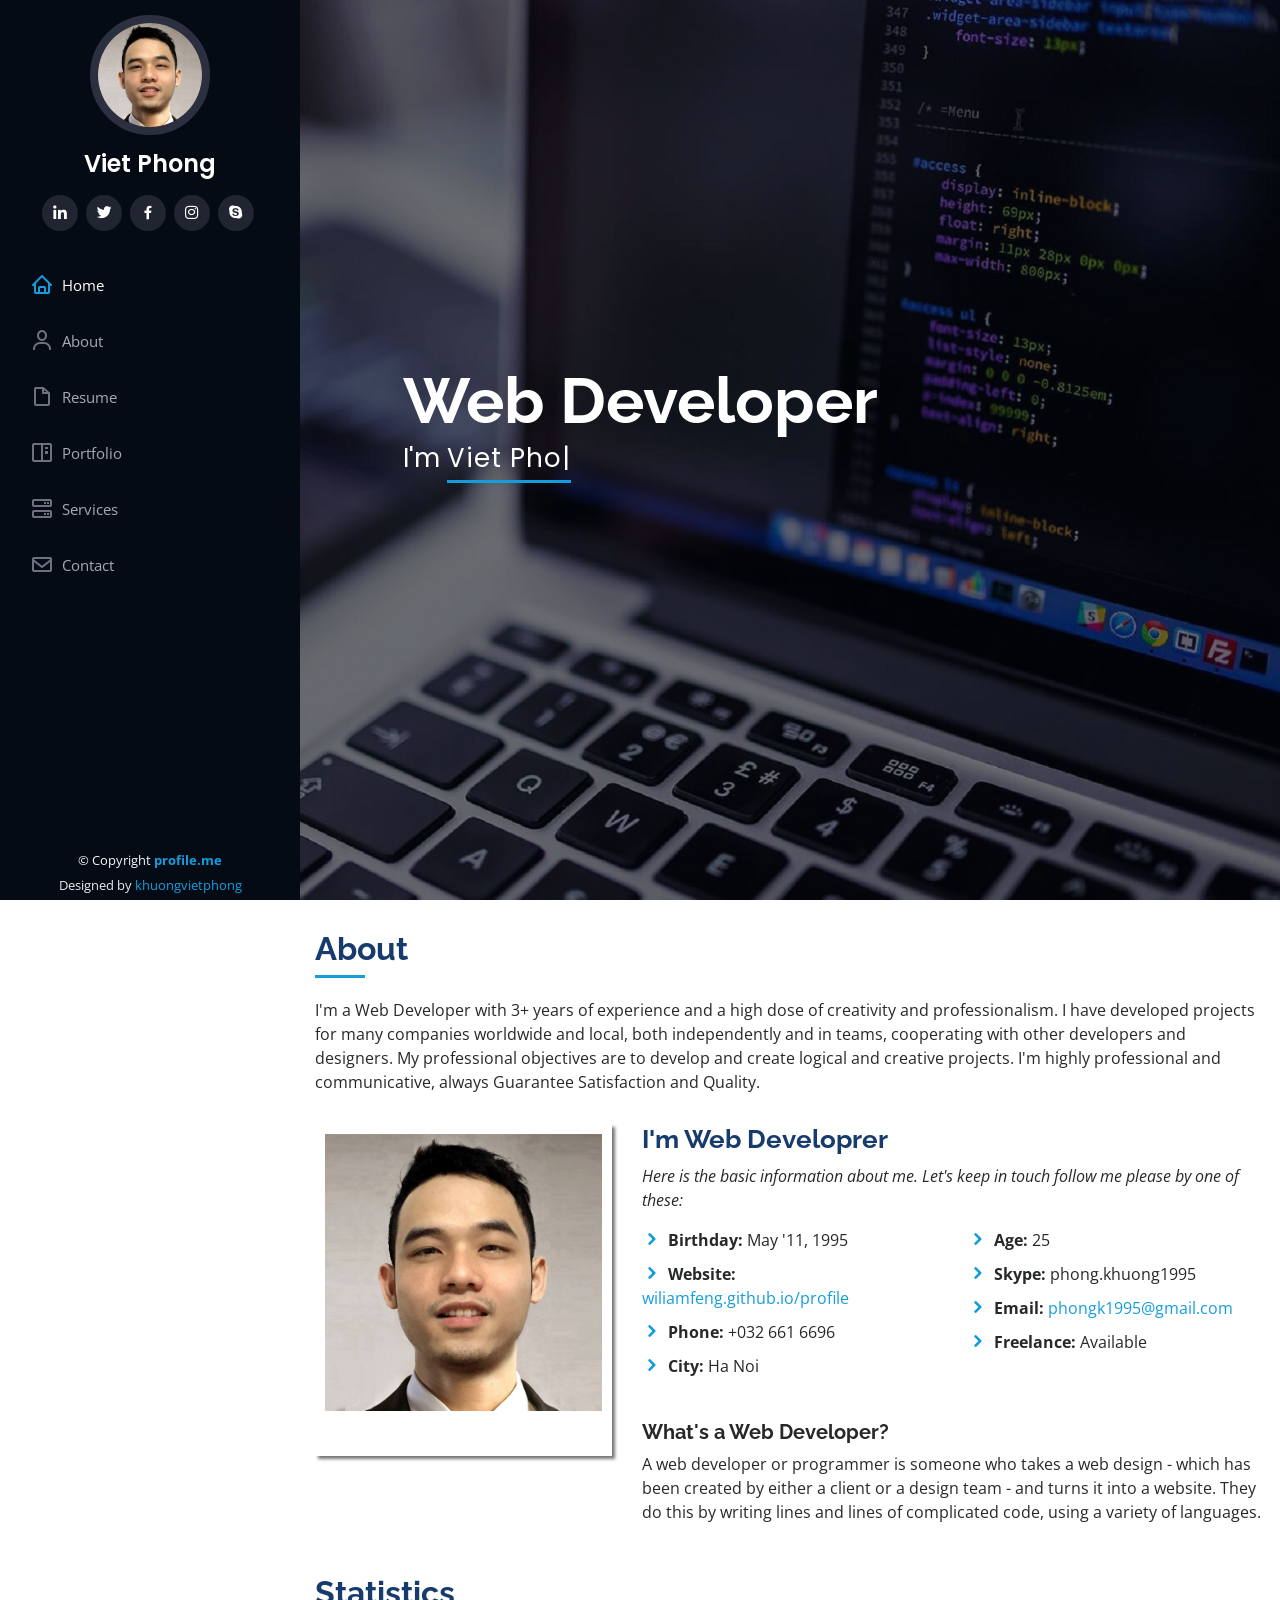
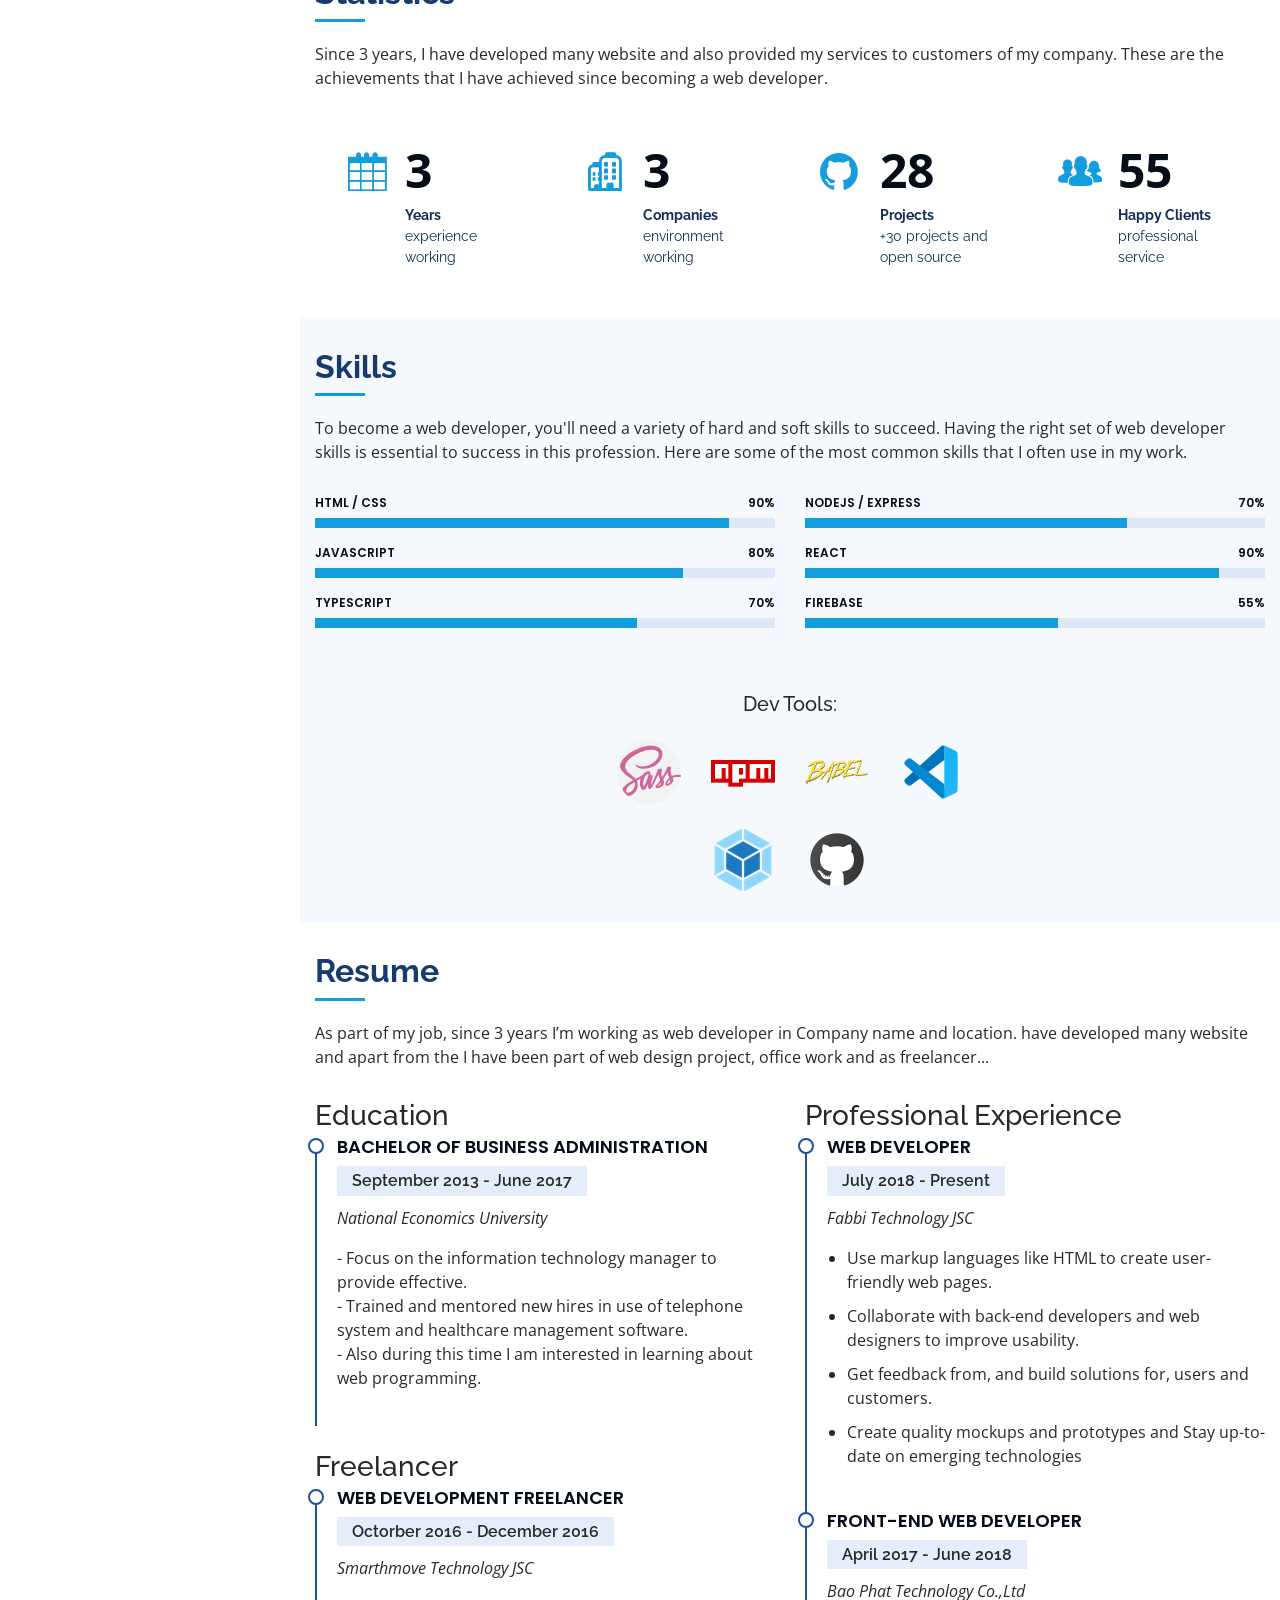
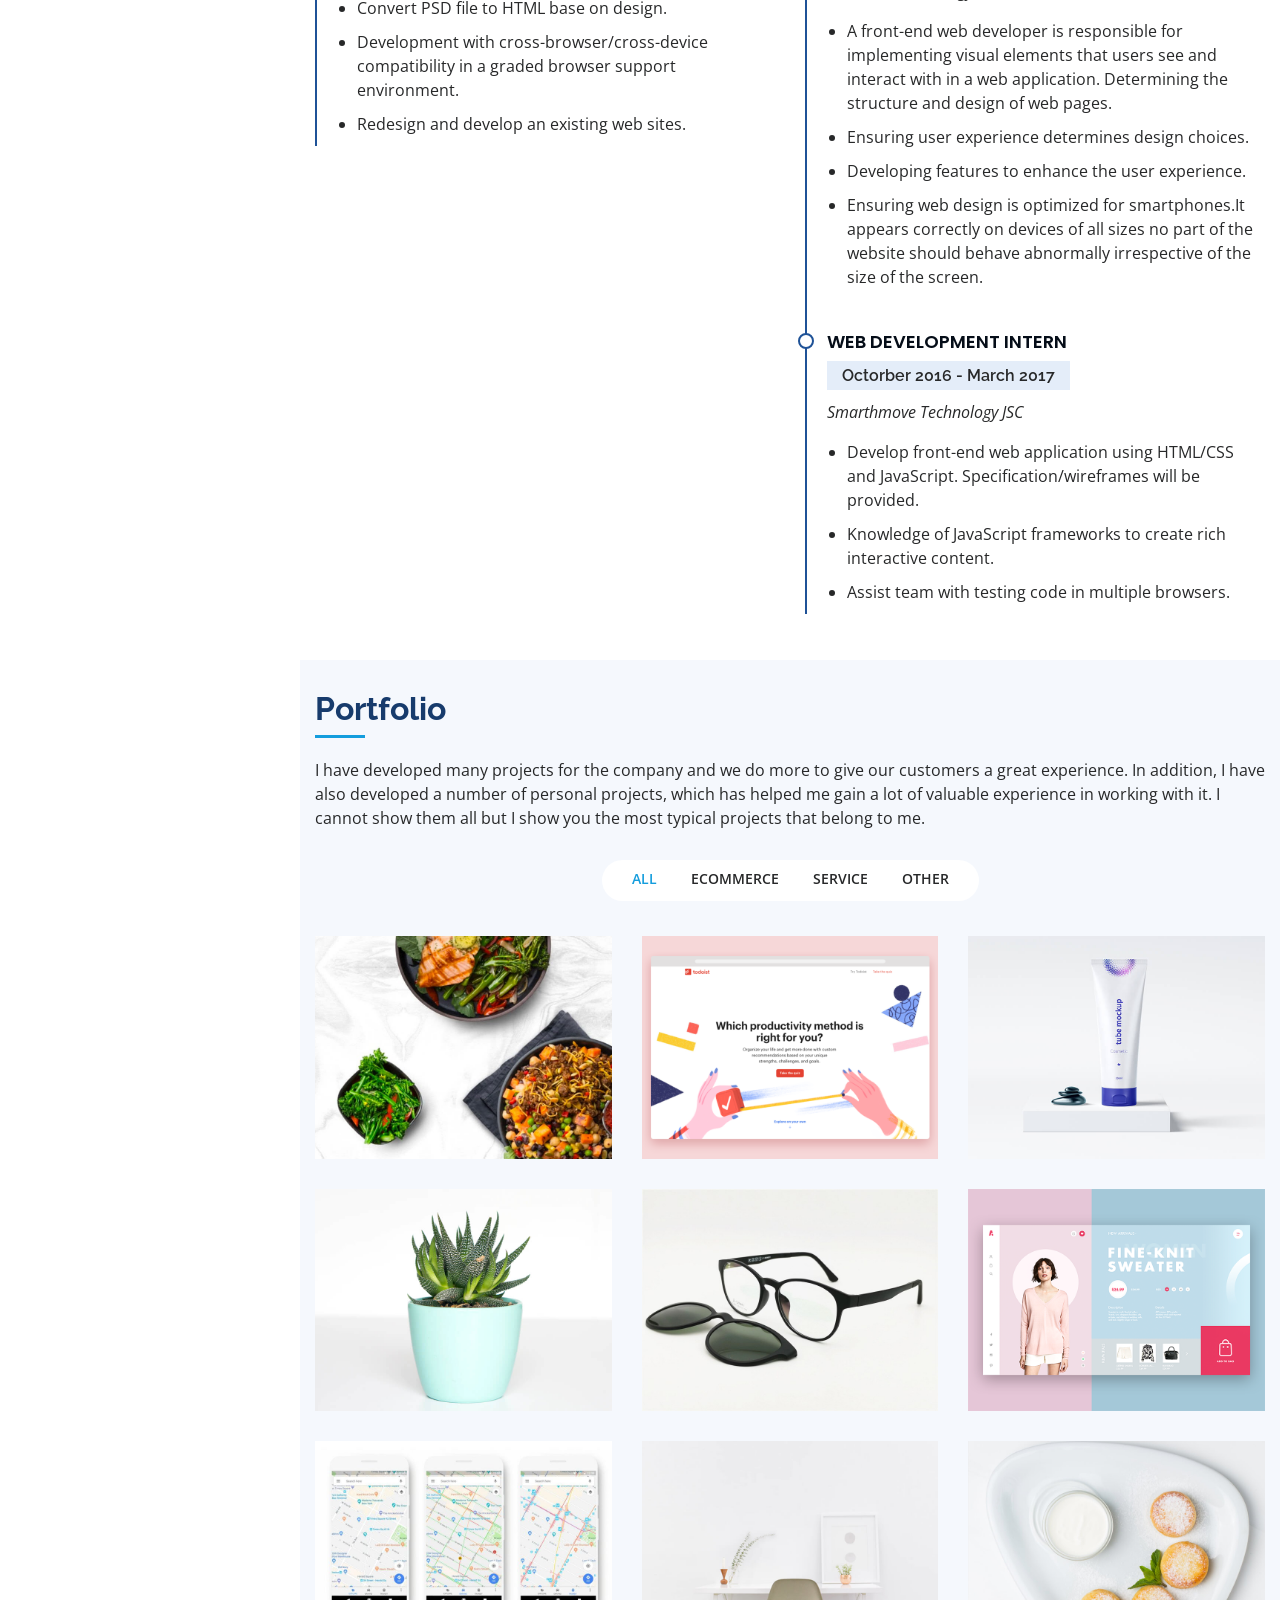
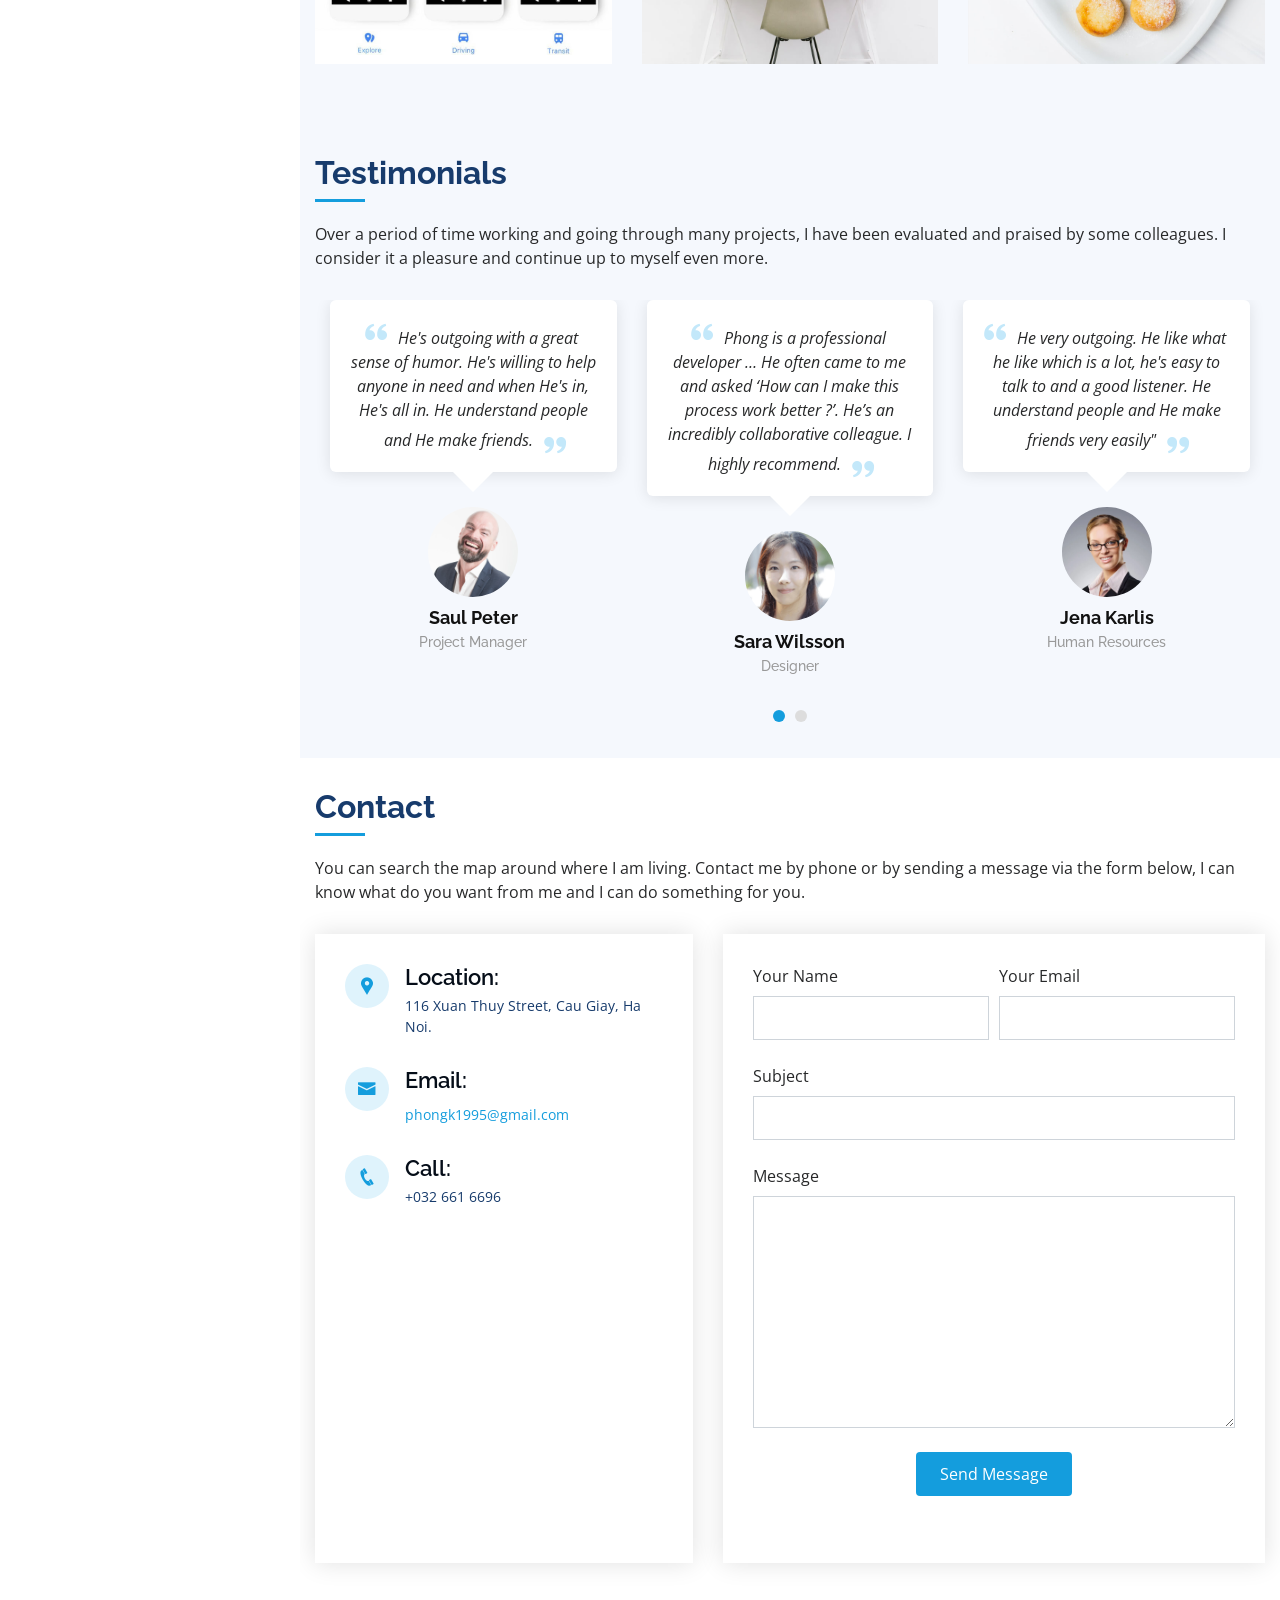
==== index.html @ 85d5412c "first commit" ====
﻿<!DOCTYPE html>
<html lang="en">
  <head>
    <meta charset="utf-8" />
    <meta content="width=device-width, initial-scale=1.0" name="viewport" />

    <title>Wiliamfeng's Profile</title>
    <meta content="" name="descriptison" />
    <meta content="" name="keywords" />

    <!-- Favicons -->
    <link href="assets\img\favicon.png" rel="icon" />
    <link href="assets\img\apple-touch-icon.png" rel="apple-touch-icon" />

    <!-- Google Fonts -->
    <link
      href="https://fonts.googleapis.com/css?family=Open+Sans:300,300i,400,400i,600,600i,700,700i|Raleway:300,300i,400,400i,500,500i,600,600i,700,700i|Poppins:300,300i,400,400i,500,500i,600,600i,700,700i"
      rel="stylesheet"
    />

    <!-- Vendor CSS Files -->
    <link
      href="assets\vendor\bootstrap\css\bootstrap.min.css"
      rel="stylesheet"
    />
    <link href="assets\vendor\icofont\icofont.min.css" rel="stylesheet" />
    <link
    href="https://maxcdn.bootstrapcdn.com/font-awesome/4.7.0/css/font-awesome.min.css"
    rel="stylesheet"
  />
    <link href="assets\vendor\boxicons\css\boxicons.min.css" rel="stylesheet" />
    <link href="assets\vendor\venobox\venobox.css" rel="stylesheet" />
    <link
      href="assets\vendor\owl.carousel\assets\owl.carousel.min.css"
      rel="stylesheet"
    />
    <link href="assets\vendor\aos\aos.css" rel="stylesheet" />

    <!-- Template Main CSS File -->
    <link href="assets\css\style.css" rel="stylesheet" />

    <!-- =======================================================
  * Template Name: iPortfolio - v1.2.1
  * Template URL: https://devforum.info/frontend-template/
  * Author: DevForum.Info
  ======================================================== -->
  </head>

  <body>
    <!-- ======= Mobile nav toggle button ======= -->
    <button type="button" class="mobile-nav-toggle d-xl-none">
      <i class="icofont-navigation-menu"></i>
    </button>

    <!-- ======= Header ======= -->
    <header id="header">
      <div class="d-flex flex-column">
        <div class="profile">
          <img
            src="assets\img\avatar.jpg"
            alt=""
            class="img-fluid rounded-circle"
          />
          <h1 class="text-light"><a href="index.html">Viet Phong</a></h1>
          <div class="social-links mt-3 text-center">
            <a
              href="https://www.linkedin.com/in/viet-phong-6965911aa/"
              class="linkedin"
              target="blank"
              ><i class="bx bxl-linkedin"></i
            ></a>
            <a href="#" class="twitter"><i class="bx bxl-twitter"></i></a>
            <a href="#" class="facebook"><i class="bx bxl-facebook"></i></a>
            <a href="#" class="instagram"><i class="bx bxl-instagram"></i></a>
            <a href="#" class="google-plus"><i class="bx bxl-skype"></i></a>
          </div>
        </div>

        <nav class="nav-menu">
          <ul>
            <li class="active">
              <a href="#hero"><i class="bx bx-home"></i> <span>Home</span></a>
            </li>
            <li>
              <a href="#about"><i class="bx bx-user"></i> <span>About</span></a>
            </li>
            <li>
              <a href="#resume"
                ><i class="bx bx-file-blank"></i> <span>Resume</span></a
              >
            </li>
            <li>
              <a href="#portfolio"
                ><i class="bx bx-book-content"></i> Portfolio</a
              >
            </li>
            <li>
              <a href="#services"><i class="bx bx-server"></i> Services</a>
            </li>
            <li>
              <a href="#contact"><i class="bx bx-envelope"></i> Contact</a>
            </li>
          </ul>
        </nav>
        <!-- .nav-menu -->
        <button type="button" class="mobile-nav-toggle d-xl-none">
          <i class="icofont-navigation-menu"></i>
        </button>
      </div>
    </header>
    <!-- End Header -->

    <!-- ======= Hero Section ======= -->
    <section
      id="hero"
      class="d-flex flex-column justify-content-center align-items-center"
    >
      <div class="hero-container" data-aos="fade-in">
        <h1>Web Developer</h1>
        <p>
          I'm
          <span
            class="typed"
            data-typed-items="Viet Phong, Web Developer, Freelancer"
          ></span>
        </p>
      </div>
    </section>
    <!-- End Hero -->

    <main id="main">
      <!-- ======= About Section ======= -->
      <section id="about" class="about">

        <div class="container">
           <!-- Introduction -->
           <div class="section-title">
            <h2>About</h2>
            <p>
              I'm a Web Developer with 3+ years of experience and a high dose of
              creativity and professionalism. I have developed projects for many
              companies worldwide and local, both independently and in teams,
              cooperating with other developers and designers. My professional
              objectives are to develop and create logical and creative
              projects. I'm highly professional and communicative, always
              Guarantee Satisfaction and Quality.
            </p>
          </div>

          <!-- Basic Info -->
          <div class="row">
            <div class="col-lg-4" data-aos="fade-right">
              <img
                src="assets\img\avatar.jpg"
                class="img-fluid avatar"
                alt=""
              />
            </div>
            <div class="col-lg-8 pt-4 pt-lg-0 content" data-aos="fade-left">
              <h3>I'm Web Developrer</h3>
              <p class="font-italic">
                Here is the basic information about me. Let's keep in touch follow me please by one of these:
              </p>
              <div class="row">
                <div class="col-lg-6">
                  <ul>
                    <li>
                      <i class="icofont-rounded-right"></i>
                      <strong>Birthday:</strong> May '11, 1995
                    </li>
                    <li>
                      <i class="icofont-rounded-right"></i>
                      <strong>Website:</strong> 
                      <a href="https://wiliamfeng.github.io/profile/" target="_blank">
                        wiliamfeng.github.io/profile</a>
                    </li>
                    <li>
                      <i class="icofont-rounded-right"></i>
                      <strong>Phone:</strong> +032 661 6696
                    </li>
                    <li>
                      <i class="icofont-rounded-right"></i>
                      <strong>City:</strong> Ha Noi
                    </li>
                  </ul>
                </div>
                <div class="col-lg-6">
                  <ul>
                    <li>
                      <i class="icofont-rounded-right"></i>
                      <strong>Age:</strong> 25
                    </li>
                    <li>
                      <i class="icofont-rounded-right"></i>
                      <strong>Skype:</strong> phong.khuong1995
                    </li>
                    <li>
                      <i class="icofont-rounded-right"></i>
                      <strong>Email:</strong>
                      <a href="mailto:phongk1995@gmail.com"
                        >phongk1995@gmail.com</a
                      >
                    </li>
                    <li>
                      <i class="icofont-rounded-right"></i>
                      <strong>Freelance:</strong> Available
                    </li>
                  </ul>
                </div>
              </div>
              <p>
                <h5><strong>What's a Web Developer?</strong></h5>
                A web developer or programmer is someone who takes a web design - which has been created by either a client or a design team - and turns it into a website. They do this by writing lines and lines of complicated code, using a variety of languages.
              </p>
            </div>
          </div>
        </div>
      </section><!-- End About Section --> 
         

      <!-- ======= Facts Section ======= -->
      <section id="facts" class="facts">
        <div class="container">
          <div class="section-title">
            <h2>Statistics</h2>
            <p>
              Since 3 years, I have developed many website and also provided my services to customers of my company. These are the achievements that I have achieved since becoming a web developer.
            </p>
          </div>
          <div class="row no-gutters">
            <div
              class="col-lg-3 col-md-6 d-md-flex align-items-md-stretch"
              data-aos="fade-up"
              data-aos-delay="200"
            >
              <div class="count-box">
                <i class="icofont-calendar"></i>
                <span data-toggle="counter-up">03</span>
                <p><strong>Years</strong> <br/> experience working</p>
              </div>
            </div>

            <div
              class="col-lg-3 col-md-6 d-md-flex align-items-md-stretch"
              data-aos="fade-up"
            >
              <div class="count-box">
                <i class="icofont-building-alt"></i>
                <span data-toggle="counter-up">03</span>
                <p><strong>Companies</strong> <br/>environment working </p>
              </div>
            </div>

            <div
              class="col-lg-3 col-md-6 d-md-flex align-items-md-stretch"
              data-aos="fade-up"
              data-aos-delay="100"
            >
              <div class="count-box">
                <i class="fa fa-github" aria-hidden="true"></i>
                <span data-toggle="counter-up">30</span>
                <p><strong>Projects</strong> <br/> +30 projects and open source</p>
              </div>
            </div>


            <div
              class="col-lg-3 col-md-6 d-md-flex align-items-md-stretch"
              data-aos="fade-up"
              data-aos-delay="300"
            >
              <div class="count-box">
                <i class="icofont-users-alt-5"></i>
                <span data-toggle="counter-up">60</span>
                <p><strong>Happy Clients</strong> professional service</p>
              </div>
            </div>
          </div>
        </div>
      </section><!-- End Facts Section -->
      
      <!-- ======= Skills Section ======= -->
      <section id="skills" class="skills section-bg">
        <div class="container">

          <div class="section-title">
            <h2>Skills</h2>
            <p>
              To become a web developer, you'll need a variety of hard and soft skills to succeed. Having the right set of web developer skills is essential to success in this profession. Here are some of the most common skills that I often use in my work.
            </p>
          </div>

          <div class="row skills-content">

            <div class="col-lg-6" data-aos="fade-up">
              <div class="progress">
                <span class="skill">HTML  / Css <i class="val">90%</i></span>
                <div class="progress-bar-wrap">
                  <div
                    class="progress-bar"
                    role="progressbar"
                    aria-valuenow="90"
                    aria-valuemin="0"
                    aria-valuemax="100"
                  ></div>
                </div>
              </div>

              <div class="progress">
                <span class="skill">JavaScript <i class="val">80%</i></span>
                <div class="progress-bar-wrap">
                  <div
                    class="progress-bar"
                    role="progressbar"
                    aria-valuenow="80"
                    aria-valuemin="0"
                    aria-valuemax="100"
                  ></div>
                </div>
              </div>

              <div class="progress">
                <span class="skill">TypeScript <i class="val">70%</i></span>
                <div class="progress-bar-wrap">
                  <div
                    class="progress-bar"
                    role="progressbar"
                    aria-valuenow="70"
                    aria-valuemin="0"
                    aria-valuemax="100"
                  ></div>
                </div>
              </div>
            </div>

            <div class="col-lg-6" data-aos="fade-up" data-aos-delay="100">
              <div class="progress">
                <span class="skill">Nodejs / Express <i class="val">70%</i></span>
                <div class="progress-bar-wrap">
                  <div
                    class="progress-bar"
                    role="progressbar"
                    aria-valuenow="70"
                    aria-valuemin="0"
                    aria-valuemax="100"
                  ></div>
                </div>
              </div>

              <div class="progress">
                <span class="skill">React <i class="val">90%</i></span>
                <div class="progress-bar-wrap">
                  <div
                    class="progress-bar"
                    role="progressbar"
                    aria-valuenow="90"
                    aria-valuemin="0"
                    aria-valuemax="100"
                  ></div>
                </div>
              </div>

              <div class="progress">
                <span class="skill">Firebase <i class="val">55%</i></span>
                <div class="progress-bar-wrap">
                  <div
                    class="progress-bar"
                    role="progressbar"
                    aria-valuenow="55"
                    aria-valuemin="0"
                    aria-valuemax="100"
                  ></div>
                </div>
              </div>
            </div>

            <div data-aos="fade-up" data-aos-delay="300" class="text-center mt-5 mx-auto">
              <h5>Dev Tools:</h5>
              <div class="row d-flex align-items-center mt-4">
                <div class="col-3">
                  <img
                    src="assets\img\tools\sass.png"
                    class="img-fluid"
                    alt=""
                  />
                </div>
                <div class="col-3">
                  <img
                    src="assets\img\tools\npm.png"
                    class="img-fluid"
                    alt=""
                  />
                </div>
                <div class="col-3">
                  <img
                    src="assets\img\tools\babel.png"
                    class="img-fluid"
                    alt=""
                  />
                </div>
                <div class="col-3">
                  <img
                    src="assets\img\tools\visual-studio-code.png"
                    class="img-fluid"
                    alt=""
                  />
                </div>
              </div>

              <div class="row mt-4">
                <div class="col-6 text-right">
                  <img
                    src="assets\img\tools\webpack.png"
                    class="img-fluid"
                    alt=""
                  />
                </div>
                <div class="col-6 text-left">
                  <img
                    src="assets\img\tools\github.png"
                    class="img-fluid"
                    alt=""
                  />
                </div>
            </div>

          </div>

        </div>
      </section><!-- End Skills Section -->

      <!-- ======= Resume Section ======= -->
      <section id="resume" class="resume">
        <div class="container">
          <div class="section-title">
            <h2>Resume</h2>
            <p>
              As part of my job, since 3 years I’m working as web developer in Company name and location. have developed many website and apart from the I have been part of web design project, office work and as freelancer...
            </p>
          </div>

          <div class="row">

            <div class="col-lg-6" data-aos="fade-up">

              <h3 class="resume-title">Education</h3>
              <div class="resume-item">
                <h4>
                  Bachelor of Business Administration</h4>
                <h5>September 2013 - June 2017</h5>
                <p><em>National Economics University</em></p>
                <p>
                  - Focus on the information technology manager to provide effective.<br/>
                  - Trained and mentored new hires in use of telephone system and healthcare management software.<br/>
                  - Also during this time I am interested in learning about web programming.
                </p>
              </div>

              <h3 class="resume-title mt-4">Freelancer </h3>
              <div class="resume-item">
                <h4>Web development freelancer </h4>
                <h5>Octorber 2016 - December 2016</h5>
                <p><em>Smarthmove Technology JSC </em></p>
                <ul>
                  <li>
                    Convert PSD file to HTML base on design.
                  </li>
                  <li>
                    Development with cross-browser/cross-device compatibility in a graded browser support environment.
                  </li>
                  <li>
                    Redesign and develop an existing web sites.
                  </li>
                </ul>
              </div>

            </div>

            <div class="col-lg-6" data-aos="fade-up" data-aos-delay="100">
              <h3 class="resume-title">Professional Experience</h3>
              <div class="resume-item">
                <h4>Web developer</h4>
                <h5>July 2018 - Present</h5>
                <p><em>Fabbi Technology JSC </em></p>
                <ul>
                  <li>
                    Use markup languages like HTML to create user-friendly web pages.
                  </li>
                  <li>
                    Collaborate with back-end developers and web designers to improve usability.
                  </li>
                  <li>
                    Get feedback from, and build solutions for, users and customers.
                  </li>
                  <li>
                    Create quality mockups and prototypes and Stay up-to-date on emerging technologies
                  </li>
                </ul>
              </div>
              <div class="resume-item">
                <h4>Front-end Web developer</h4>
                <h5>April 2017 - June 2018</h5>
                <p><em>Bao Phat Technology Co.,Ltd</em></p>
                <ul>
                  <li>
                    A front-end web developer is responsible for implementing visual elements that users see and interact with in a web application. Determining the structure and design of web pages.
                  </li>
                  <li>
                    Ensuring user experience determines design choices.
                  </li>
                  <li>
                    Developing features to enhance the user experience.
                  </li>
                  <li>
                    Ensuring web design is optimized for smartphones.It appears correctly on devices of all sizes no part of the website should behave abnormally irrespective of the size of the screen.
                  </li>
                </ul>
              </div>
              <div class="resume-item">
                <h4>Web development intern </h4>
                <h5>Octorber 2016 - March 2017</h5>
                <p><em>Smarthmove Technology JSC </em></p>
                <ul>
                  <li>
                    Develop front-end web application using HTML/CSS and JavaScript. Specification/wireframes will be provided.
                  </li>
                  <li>
                    Knowledge of JavaScript frameworks to create rich interactive content.
                  </li>
                  <li>
                    Assist team with testing code in multiple browsers.
                  </li>
                </ul>
              </div>

            </div>


          </div>
        </div>
      </section>
      <!-- End Resume Section -->

      <!-- ======= Portfolio Section ======= -->
      <section id="portfolio" class="portfolio section-bg">
        <div class="container">
          <div class="section-title">
            <h2>Portfolio</h2>
            <p>
              I have developed many projects for the company and we do more to give our customers a great experience. In addition, I have also developed a number of personal projects, which has helped me gain a lot of valuable experience in working with it. I cannot show them all but I show you the most typical projects that belong to me.
            </p>
          </div>

          <div class="row" data-aos="fade-up">
            <div class="col-lg-12 d-flex justify-content-center">
              <ul id="portfolio-flters">
                <li data-filter="*" class="filter-active">All</li>
                <li data-filter=".filter-ecommerce">Ecommerce</li>
                <li data-filter=".filter-service">Service</li>
                <li data-filter=".filter-other">Other</li>
              </ul>
            </div>
          </div>
          
          <div
            class="row portfolio-container"
            data-aos="fade-up"
            data-aos-delay="100"
          >
            <!-- portfolio 1 -->
            <div class="col-lg-4 col-md-6 portfolio-item filter-service">
              <div class="portfolio-wrap">
                <img
                  src="assets\img\portfolio\portfolio-1-thumbnail.jpg"
                  class="img-fluid"
                  alt=""
                />
                <div class="portfolio-links">
                  <a
                    href="assets\img\portfolio\portfolio-1-thumbnail.jpg"
                    data-gall="portfolioGallery"
                    class="venobox"
                    title="Open Lightbox"
                    ><i class="bx bx-plus"></i
                  ></a>
                  <a href="portfolio-1-details.html" target="_blank" title="More Details"
                    ><i class="bx bx-link"></i
                  ></a>
                </div>
              </div>
            </div>
            
            <!-- portfolio 2 -->
            <div class="col-lg-4 col-md-6 portfolio-item filter-other">
              <div class="portfolio-wrap">
                <img
                  src="assets\img\portfolio\portfolio-2-thumbnail.jpg"
                  class="img-fluid"
                  alt=""
                />
                <div class="portfolio-links">
                  <a
                    href="assets\img\portfolio\portfolio-2-thumbnail.jpg"
                    data-gall="portfolioGallery"
                    class="venobox"
                    title="Open Lightbox"
                    ><i class="bx bx-plus"></i
                  ></a>
                  <a href="portfolio-2-details.html" target="_blank" title="More Details"
                    ><i class="bx bx-link"></i
                  ></a>
                </div>
              </div>
            </div>

            <!-- portfolio 3 -->
            <div class="col-lg-4 col-md-6 portfolio-item filter-ecommerce">
              <div class="portfolio-wrap">
                <img
                  src="assets\img\portfolio\portfolio-3-thumbnail.jpg"
                  class="img-fluid"
                  alt=""
                />
                <div class="portfolio-links">
                  <a
                    href="assets\img\portfolio\portfolio-3-thumbnail.jpg"
                    data-gall="portfolioGallery"
                    class="venobox"
                    title="Open Lightbox"
                    ><i class="bx bx-plus"></i
                  ></a>
                  <a href="portfolio-3-details.html" target="_blank" title="More Details"
                    ><i class="bx bx-link"></i
                  ></a>
                </div>
              </div>
            </div>

            <!-- portfolio 4 -->
            <div class="col-lg-4 col-md-6 portfolio-item filter-other">
              <div class="portfolio-wrap">
                <img
                  src="assets\img\portfolio\portfolio-4-thumbnail.jpg"
                  class="img-fluid"
                  alt=""
                />
                <div class="portfolio-links">
                  <a
                    href="assets\img\portfolio\portfolio-4-thumbnail.jpg"
                    data-gall="portfolioGallery"
                    class="venobox"
                    title="Open Lightbox"
                    ><i class="bx bx-plus"></i
                  ></a>
                  <a href="portfolio-4-details.html" target="_blank" title="More Details"
                    ><i class="bx bx-link"></i
                  ></a>
                </div>
              </div>
            </div>

            <!-- portfolio 5 -->
            <div class="col-lg-4 col-md-6 portfolio-item filter-ecommerce">
              <div class="portfolio-wrap">
                <img
                  src="assets\img\portfolio\portfolio-5-thumbnail.jpg"
                  class="img-fluid"
                  alt=""
                />
                <div class="portfolio-links">
                  <a
                    href="assets\img\portfolio\portfolio-5-thumbnail.jpg"
                    data-gall="portfolioGallery"
                    class="venobox"
                    title="Open Lightbox"
                    ><i class="bx bx-plus"></i
                  ></a>
                  <a href="portfolio-5-details.html" target="_blank" title="More Details"
                    ><i class="bx bx-link"></i
                  ></a>
                </div>
              </div>
            </div>

            <!-- portfolio 6 -->
            <div class="col-lg-4 col-md-6 portfolio-item filter-ecommerce">
              <div class="portfolio-wrap">
                <img
                  src="assets\img\portfolio\portfolio-6-thumbnail.jpg"
                  class="img-fluid"
                  alt=""
                />
                <div class="portfolio-links">
                  <a
                    href="assets\img\portfolio\portfolio-6-thumbnail.jpg"
                    data-gall="portfolioGallery"
                    class="venobox"
                    title="Open Lightbox"
                    ><i class="bx bx-plus"></i
                  ></a>
                  <a href="portfolio-6-details.html" target="_blank" title="More Details"
                    ><i class="bx bx-link"></i
                  ></a>
                </div>
              </div>
            </div>

            <!-- portfolio 7 -->
            <div class="col-lg-4 col-md-6 portfolio-item filter-service">
              <div class="portfolio-wrap">
                <img
                  src="assets\img\portfolio\portfolio-7-thumbnail.jpg"
                  class="img-fluid"
                  alt=""
                />
                <div class="portfolio-links">
                  <a
                    href="assets\img\portfolio\portfolio-7-thumbnail.jpg"
                    data-gall="portfolioGallery"
                    class="venobox"
                    title="Card 1"
                    ><i class="bx bx-plus"></i
                  ></a>
                  <a href="portfolio-7-details.html" target="_blank" title="More Details"
                    ><i class="bx bx-link"></i
                  ></a>
                </div>
              </div>
            </div>

            <!-- portfolio 8 -->
            <div class="col-lg-4 col-md-6 portfolio-item filter-other">
              <div class="portfolio-wrap">
                <img
                  src="assets\img\portfolio\portfolio-8-thumbnail.jpg"
                  class="img-fluid"
                  alt=""
                />
                <div class="portfolio-links">
                  <a
                    href="assets\img\portfolio\portfolio-8-thumbnail.jpg"
                    data-gall="portfolioGallery"
                    class="venobox"
                    title="Open Lightbox"
                    ><i class="bx bx-plus"></i
                  ></a>
                  <a href="portfolio-8-details.html" target="_blank" title="More Details"
                    ><i class="bx bx-link"></i
                  ></a>
                </div>
              </div>
            </div>

            <!-- portfolio 9 -->
            <div class="col-lg-4 col-md-6 portfolio-item filter-ecommerce">
              <div class="portfolio-wrap">
                <img
                  src="assets\img\portfolio\portfolio-9-thumbnail.jpg"
                  class="img-fluid"
                  alt=""
                />
                <div class="portfolio-links">
                  <a
                    href="assets\img\portfolio\portfolio-9-thumbnail.jpg"
                    data-gall="portfolioGallery"
                    class="venobox"
                    title="Open Lightbox"
                    ><i class="bx bx-plus"></i
                  ></a>
                  <a href="portfolio-9-details.html" target="_blank" title="More Details"
                    ><i class="bx bx-link"></i
                  ></a>
                </div>
              </div>
            </div>
          </div>
        </div>
      </section>
      <!-- End Portfolio Section -->

      <!-- ======= Services Section ======= -->
      <!-- <section id="services" class="services">
        <div class="container">
          <div class="section-title">
            <h2>Services</h2>
            <p>
              Magnam dolores commodi suscipit. Necessitatibus eius consequatur
              ex aliquid fuga eum quidem. Sit sint consectetur velit. Quisquam
              quos quisquam cupiditate. Et nemo qui impedit suscipit alias ea.
              Quia fugiat sit in iste officiis commodi quidem hic quas.
            </p>
          </div>

          <div class="row">
            <div class="col-lg-4 col-md-6 icon-box" data-aos="fade-up">
              <div class="icon"><i class="icofont-computer"></i></div>
              <h4 class="title"><a href="">Lorem Ipsum</a></h4>
              <p class="description">
                Voluptatum deleniti atque corrupti quos dolores et quas
                molestias excepturi sint occaecati cupiditate non provident
              </p>
            </div>
            <div
              class="col-lg-4 col-md-6 icon-box"
              data-aos="fade-up"
              data-aos-delay="100"
            >
              <div class="icon"><i class="icofont-chart-bar-graph"></i></div>
              <h4 class="title"><a href="">Dolor Sitema</a></h4>
              <p class="description">
                Minim veniam, quis nostrud exercitation ullamco laboris nisi ut
                aliquip ex ea commodo consequat tarad limino ata
              </p>
            </div>
            <div
              class="col-lg-4 col-md-6 icon-box"
              data-aos="fade-up"
              data-aos-delay="200"
            >
              <div class="icon"><i class="icofont-earth"></i></div>
              <h4 class="title"><a href="">Sed ut perspiciatis</a></h4>
              <p class="description">
                Duis aute irure dolor in reprehenderit in voluptate velit esse
                cillum dolore eu fugiat nulla pariatur
              </p>
            </div>
            <div
              class="col-lg-4 col-md-6 icon-box"
              data-aos="fade-up"
              data-aos-delay="300"
            >
              <div class="icon"><i class="icofont-image"></i></div>
              <h4 class="title"><a href="">Magni Dolores</a></h4>
              <p class="description">
                Excepteur sint occaecat cupidatat non proident, sunt in culpa
                qui officia deserunt mollit anim id est laborum
              </p>
            </div>
            <div
              class="col-lg-4 col-md-6 icon-box"
              data-aos="fade-up"
              data-aos-delay="400"
            >
              <div class="icon"><i class="icofont-settings"></i></div>
              <h4 class="title"><a href="">Nemo Enim</a></h4>
              <p class="description">
                At vero eos et accusamus et iusto odio dignissimos ducimus qui
                blanditiis praesentium voluptatum deleniti atque
              </p>
            </div>
            <div
              class="col-lg-4 col-md-6 icon-box"
              data-aos="fade-up"
              data-aos-delay="500"
            >
              <div class="icon"><i class="icofont-tasks-alt"></i></div>
              <h4 class="title"><a href="">Eiusmod Tempor</a></h4>
              <p class="description">
                Et harum quidem rerum facilis est et expedita distinctio. Nam
                libero tempore, cum soluta nobis est eligendi
              </p>
            </div>
          </div>
        </div>
      </section> -->
      <!-- End Services Section -->

      <!-- ======= Testimonials Section ======= -->
      <section id="testimonials" class="testimonials section-bg">
        <div class="container">
          <div class="section-title">
            <h2>Testimonials</h2>
            <p>
              Over a period of time working and going through many projects, I have been evaluated and praised by some colleagues. I consider it a pleasure and continue up to myself even more.
            </p>
          </div>

          <div class="owl-carousel testimonials-carousel">
            <div class="testimonial-item" data-aos="fade-up">
              <p>
                <i class="bx bxs-quote-alt-left quote-icon-left"></i>
                He's outgoing with a great sense of humor. He's willing to help anyone in need and when He's in, He's all in. He understand people and He make friends.
                <i class="bx bxs-quote-alt-right quote-icon-right"></i>
              </p>
              <img
                src="assets\img\testimonials\testimonials-1.jpg"
                class="testimonial-img"
                alt=""
              />
              <h3>Saul Peter</h3>
              <h4>Project Manager</h4>
            </div>

            <div
              class="testimonial-item"
              data-aos="fade-up"
              data-aos-delay="100"
            >
              <p>
                <i class="bx bxs-quote-alt-left quote-icon-left"></i>
                Phong is a professional developer … He often came to me and asked ‘How can I make this process work better ?’. He’s an incredibly collaborative colleague. I highly recommend.
                <i class="bx bxs-quote-alt-right quote-icon-right"></i>
              </p>
              <img
                src="assets\img\testimonials\testimonials-2.jpg"
                class="testimonial-img"
                alt=""
              />
              <h3>Sara Wilsson</h3>
              <h4>Designer</h4>
            </div>

            <div
              class="testimonial-item"
              data-aos="fade-up"
              data-aos-delay="200"
            >
              <p>
                <i class="bx bxs-quote-alt-left quote-icon-left"></i>
                He very outgoing. He like what he like which is a lot, he's easy to talk to and a good listener. He understand people and He make friends very easily"
                <i class="bx bxs-quote-alt-right quote-icon-right"></i>
              </p>
              <img
                src="assets\img\testimonials\testimonials-3.jpg"
                class="testimonial-img"
                alt=""
              />
              <h3>Jena Karlis</h3>
              <h4>Human Resources </h4>
            </div>

            <div
              class="testimonial-item"
              data-aos="fade-up"
              data-aos-delay="300"
            >
              <p>
                <i class="bx bxs-quote-alt-left quote-icon-left"></i>
                I really like how you dealt with the client. It was a tough situation, but you handled it well. There is one thing which you might want to change next time you deal with a difficult client.
                <i class="bx bxs-quote-alt-right quote-icon-right"></i>
              </p>
              <img
                src="assets\img\testimonials\testimonials-4.jpg"
                class="testimonial-img"
                alt=""
              />
              <h3>Matt Brandon</h3>
              <h4>Developer</h4>
            </div>

            <div
              class="testimonial-item"
              data-aos="fade-up"
              data-aos-delay="400"
            >
              <p>
                <i class="bx bxs-quote-alt-left quote-icon-left"></i>
                I can see real improvement in your work and professional skills as of late. I think you’ve come on leaps and bounds. I am particularly impressed with your ability to provide high attention to detail. Keep up the good work!
                <i class="bx bxs-quote-alt-right quote-icon-right"></i>
              </p>
              <img
                src="assets\img\testimonials\testimonials-5.jpg"
                class="testimonial-img"
                alt=""
              />
              <h3>John Larson</h3>
              <h4>Developer</h4>
            </div>
          </div>
        </div>
      </section>
      <!-- End Testimonials Section -->

      <!-- ======= Contact Section ======= -->
      <section id="contact" class="contact">
        <div class="container">
          <div class="section-title">
            <h2>Contact</h2>
            <p>
              You can search the map around where I am living. Contact me by phone or by sending a message via the form below, I can know what do you want from me and I can do something for you.
            </p>
          </div>

          <div class="row" data-aos="fade-in">
            <div class="col-lg-5 d-flex align-items-stretch">
              <div class="info">
                <div class="address">
                  <i class="icofont-google-map"></i>
                  <h4>Location:</h4>
                  <p>116 Xuan Thuy Street, Cau Giay, Ha Noi.</p>
                </div>

                <div class="email">
                  <i class="icofont-envelope"></i>
                  <h4>Email:</h4>
                  <p>
                    <a href="mailto:phongk1995@gmail.com"
                        >phongk1995@gmail.com</a
                      >
                  </p>
                </div>

                <div class="phone">
                  <i class="icofont-phone"></i>
                  <h4>Call:</h4>
                  <p>+032 661 6696</p>
                </div>

                <iframe src="https://www.google.com/maps/embed?pb=!1m18!1m12!1m3!1d3723.904501747781!2d105.78332211492959!3d21.036506792889753!2m3!1f0!2f0!3f0!3m2!1i1024!2i768!4f13.1!3m3!1m2!1s0x3135ab358396c7a7%3A0x8c0029a430be510!2zWHXDom4gVGjhu6d5LCBD4bqndSBHaeG6pXksIEjDoCBO4buZaSwgVmlldG5hbQ!5e0!3m2!1sen!2s!4v1594651141837!5m2!1sen!2s"
                frameborder="0"
                  style="border: 0; width: 100%; height: 290px;"
                  allowfullscreen=""
                ></iframe>
                
              </div>
            </div>

            <div class="col-lg-7 mt-5 mt-lg-0 d-flex align-items-stretch">
              <form
                action="forms/contact.php"
                method="post"
                role="form"
                class="php-email-form"
              >
                <div class="form-row">
                  <div class="form-group col-md-6">
                    <label for="name">Your Name</label>
                    <input
                      type="text"
                      name="name"
                      class="form-control"
                      id="name"
                      data-rule="minlen:4"
                      data-msg="Please enter at least 4 chars"
                    />
                    <div class="validate"></div>
                  </div>
                  <div class="form-group col-md-6">
                    <label for="name">Your Email</label>
                    <input
                      type="email"
                      class="form-control"
                      name="email"
                      id="email"
                      data-rule="email"
                      data-msg="Please enter a valid email"
                    />
                    <div class="validate"></div>
                  </div>
                </div>
                <div class="form-group">
                  <label for="name">Subject</label>
                  <input
                    type="text"
                    class="form-control"
                    name="subject"
                    id="subject"
                    data-rule="minlen:4"
                    data-msg="Please enter at least 8 chars of subject"
                  />
                  <div class="validate"></div>
                </div>
                <div class="form-group">
                  <label for="name">Message</label>
                  <textarea
                    class="form-control"
                    name="message"
                    rows="10"
                    data-rule="required"
                    data-msg="Please write something for us"
                  ></textarea>
                  <div class="validate"></div>
                </div>
                <div class="mb-3">
                  <div class="loading">Loading</div>
                  <div class="error-message"></div>
                  <div class="sent-message">
                    Your message has been sent. Thank you!
                  </div>
                </div>
                <div class="text-center">
                  <button type="submit">Send Message</button>
                </div>
              </form>
            </div>
          </div>
        </div>
      </section>
      <!-- End Contact Section -->
    </main>
    <!-- End #main -->

    <!-- ======= Footer ======= -->
    <footer id="footer">
      <div class="container">
        <div class="copyright">
          &copy; Copyright
          <strong
            ><a href="">profile.me</a></strong
          >
        </div>
        <div class="credits">
          Designed by <a href="https://wiliamfeng.github.io/cv/">khuongvietphong</a>
        </div>
      </div>
    </footer>
    <!-- End  Footer -->

    <a href="#" class="back-to-top"><i class="icofont-simple-up"></i></a>

    <!-- Vendor JS Files -->
    <script
      data-cfasync="false"
      src="/cdn-cgi/scripts/5c5dd728/cloudflare-static/email-decode.min.js"
    ></script>
    <script src="assets\vendor\jquery\jquery.min.js"></script>
    <script src="assets\vendor\bootstrap\js\bootstrap.bundle.min.js"></script>
    <script src="assets\vendor\jquery.easing\jquery.easing.min.js"></script>
    <script src="assets\vendor\php-email-form\validate.js"></script>
    <script src="assets\vendor\waypoints\jquery.waypoints.min.js"></script>
    <script src="assets\vendor\counterup\counterup.min.js"></script>
    <script src="assets\vendor\isotope-layout\isotope.pkgd.min.js"></script>
    <script src="assets\vendor\venobox\venobox.min.js"></script>
    <script src="assets\vendor\owl.carousel\owl.carousel.min.js"></script>
    <script src="assets\vendor\typed.js\typed.min.js"></script>
    <script src="assets\vendor\aos\aos.js"></script>

    <!-- Template Main JS File -->
    <script src="assets\js\main.js"></script>
  </body>
</html>
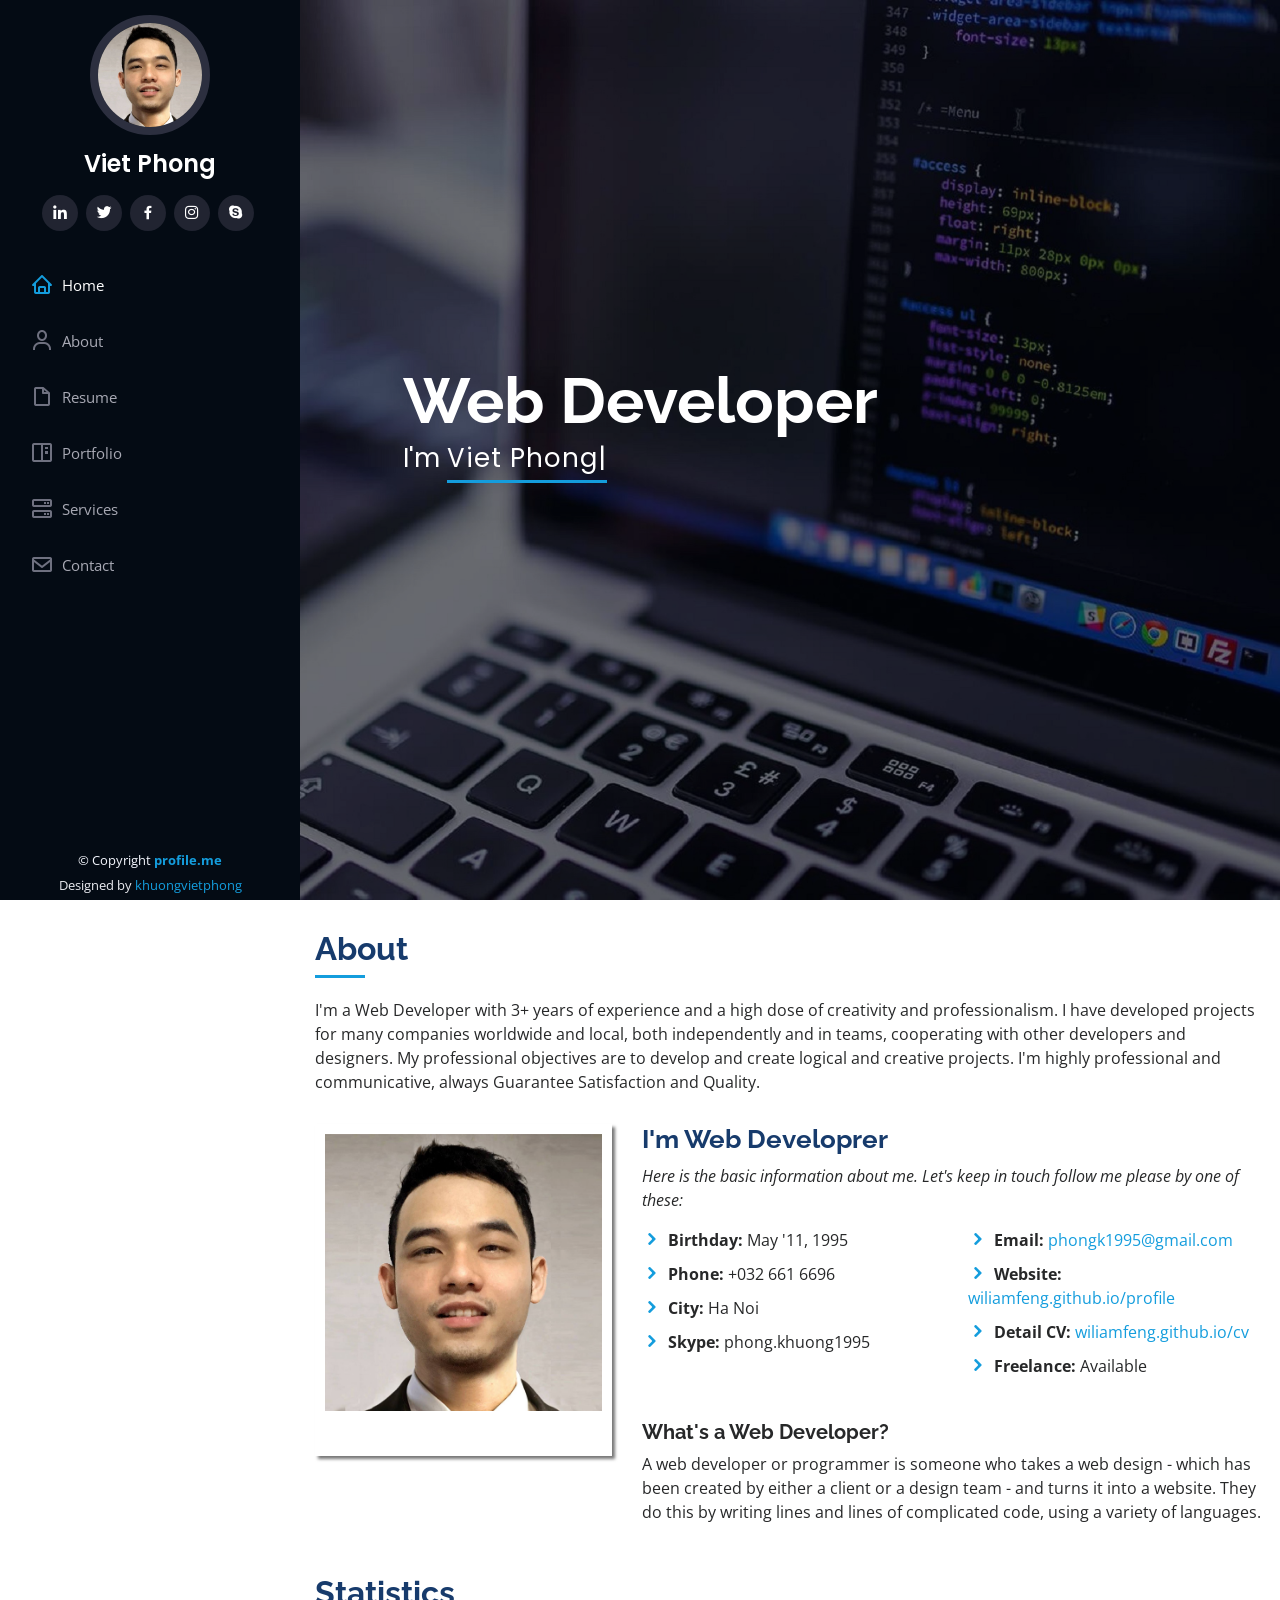
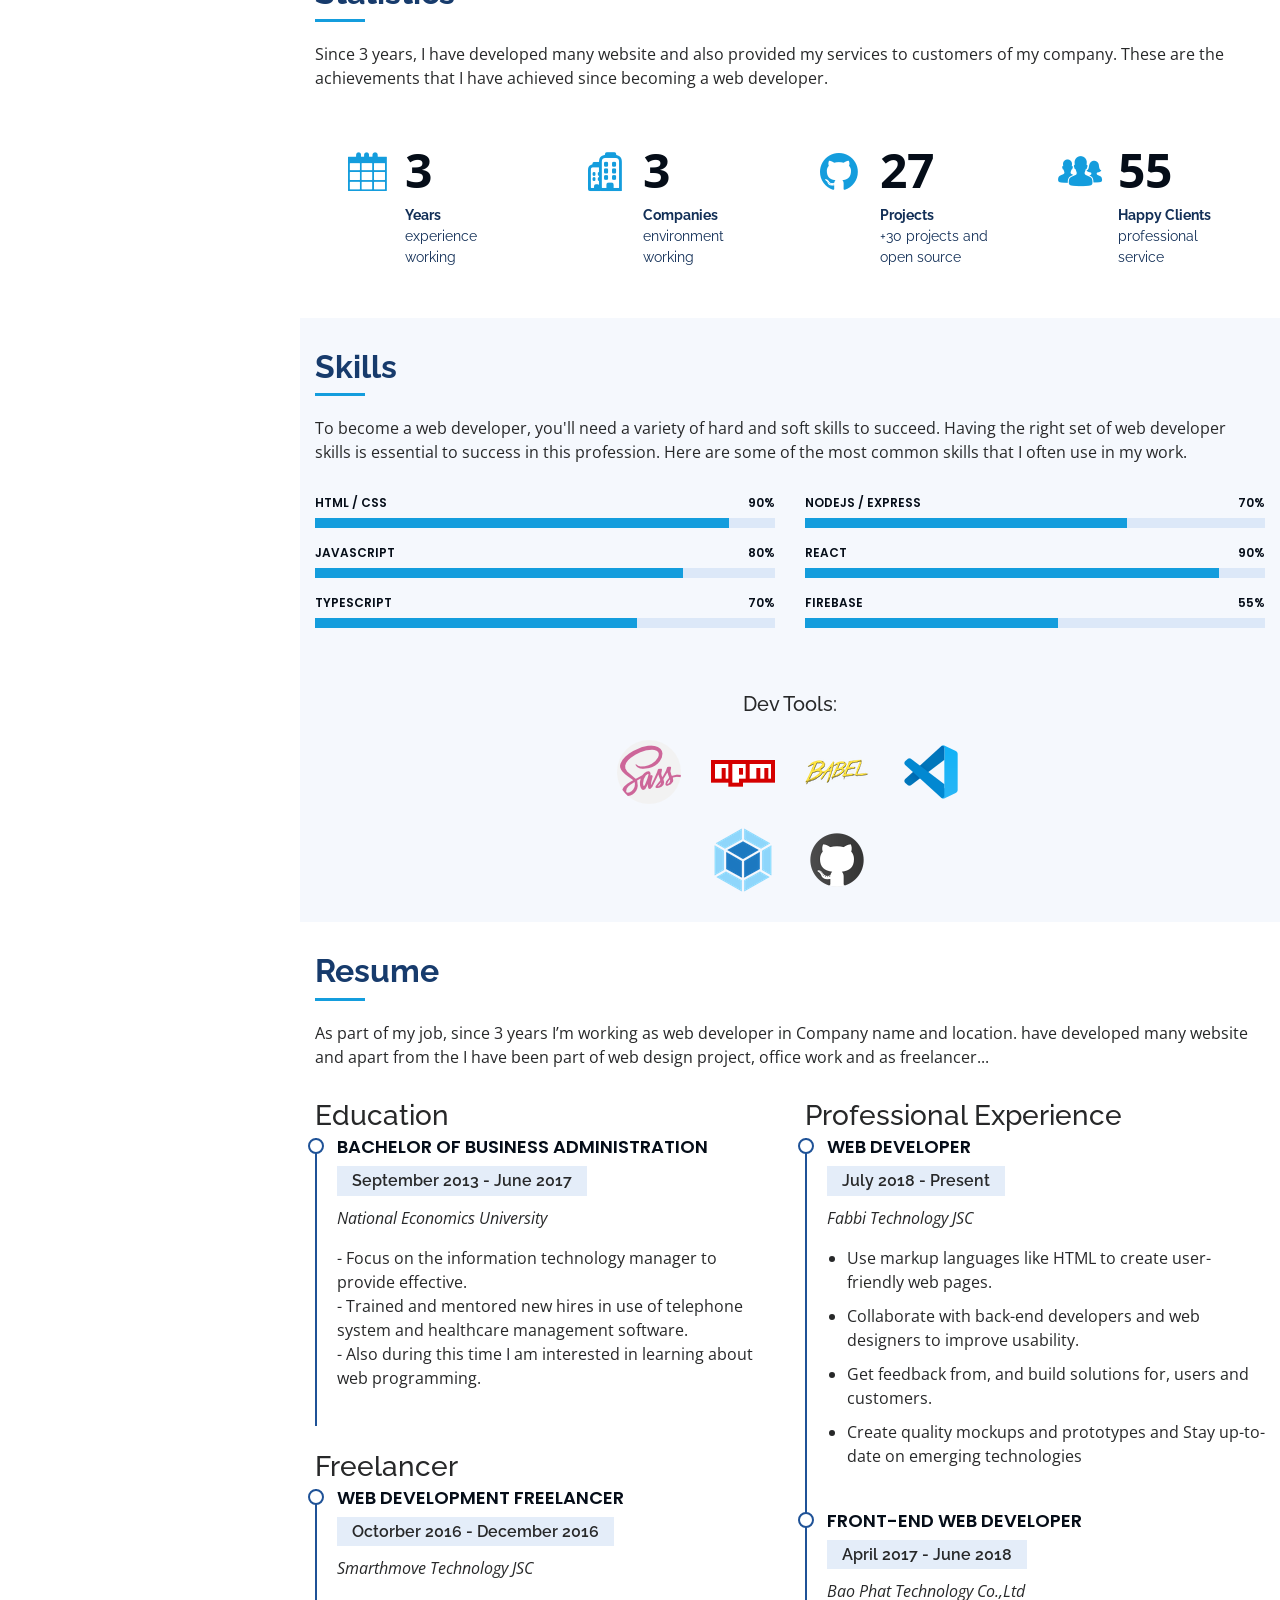
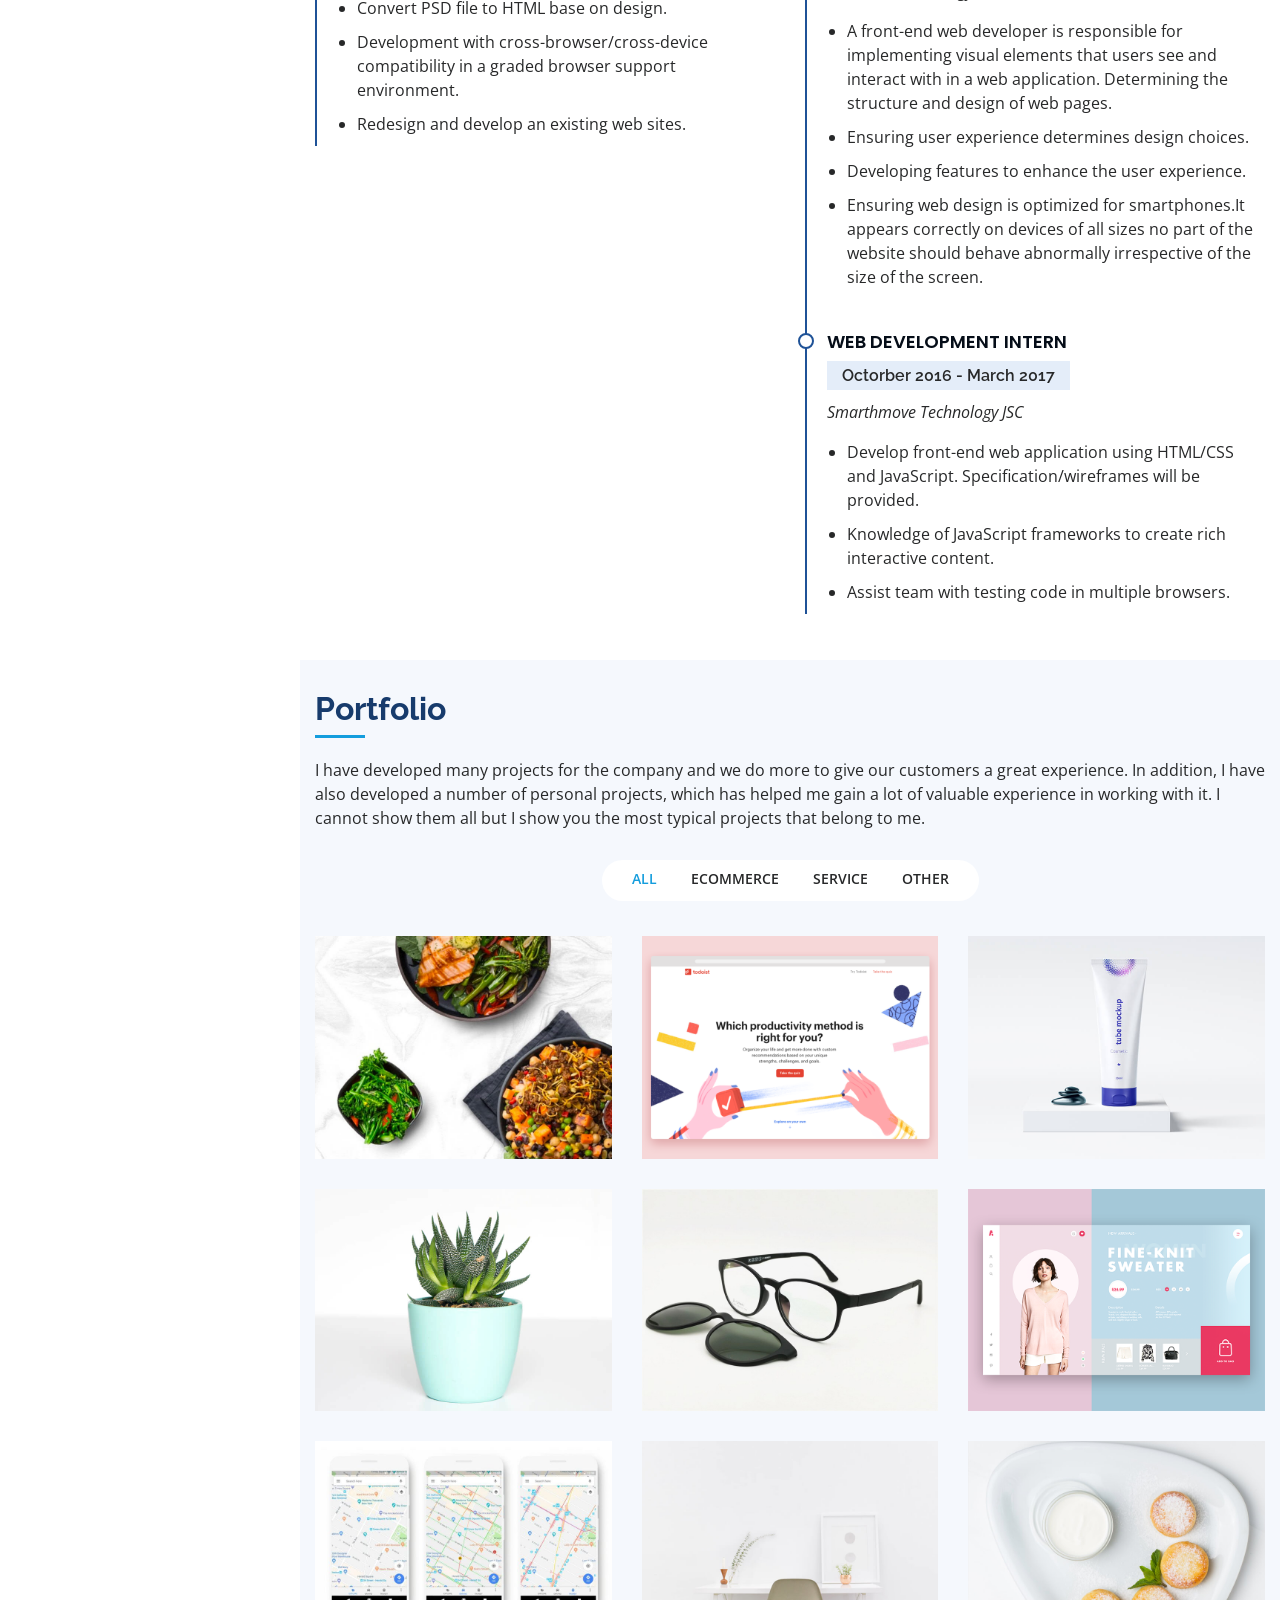
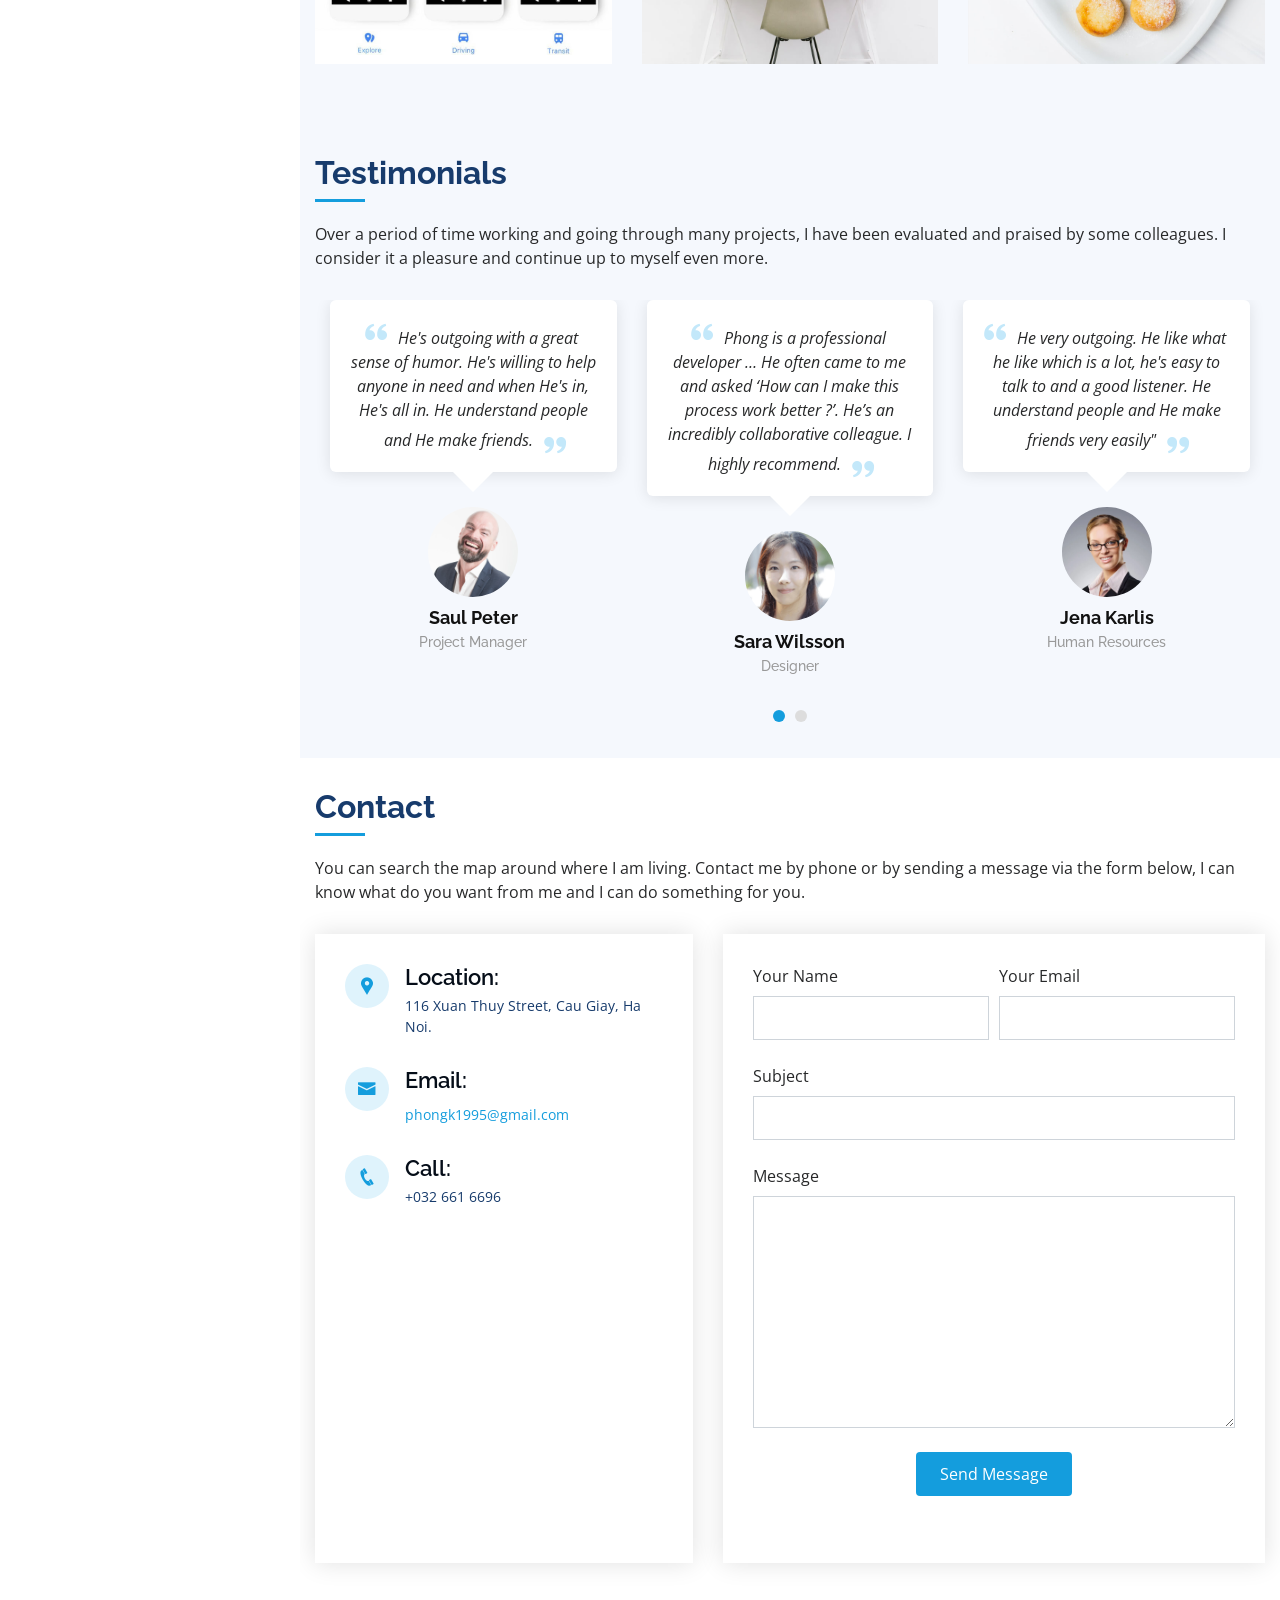
==== commit 08c2008c: "add cv detail" ====
--- a/index.html
+++ b/index.html
@@ -170,36 +170,39 @@
                     </li>
                     <li>
                       <i class="icofont-rounded-right"></i>
+                      <strong>Phone:</strong> +032 661 6696
+                    </li>
+                    <li>
+                      <i class="icofont-rounded-right"></i>
+                      <strong>City:</strong> Ha Noi
+                    </li>
+                    <li>
+                      <i class="icofont-rounded-right"></i>
+                      <strong>Skype:</strong> phong.khuong1995
+                    </li>
+                  </ul>
+                </div>
+                <div class="col-lg-6">
+                  <ul>
+                    <li>
+                      <i class="icofont-rounded-right"></i>
+                      <strong>Email:</strong>
+                      <a href="mailto:phongk1995@gmail.com"
+                        >phongk1995@gmail.com</a
+                      >
+                    </li>
+                    <li>
+                      <i class="icofont-rounded-right"></i>
                       <strong>Website:</strong> 
                       <a href="https://wiliamfeng.github.io/profile/" target="_blank">
                         wiliamfeng.github.io/profile</a>
                     </li>
                     <li>
                       <i class="icofont-rounded-right"></i>
-                      <strong>Phone:</strong> +032 661 6696
-                    </li>
-                    <li>
-                      <i class="icofont-rounded-right"></i>
-                      <strong>City:</strong> Ha Noi
-                    </li>
-                  </ul>
-                </div>
-                <div class="col-lg-6">
-                  <ul>
-                    <li>
-                      <i class="icofont-rounded-right"></i>
-                      <strong>Age:</strong> 25
-                    </li>
-                    <li>
-                      <i class="icofont-rounded-right"></i>
-                      <strong>Skype:</strong> phong.khuong1995
-                    </li>
-                    <li>
-                      <i class="icofont-rounded-right"></i>
-                      <strong>Email:</strong>
-                      <a href="mailto:phongk1995@gmail.com"
-                        >phongk1995@gmail.com</a
-                      >
+                      <strong>Detail CV:</strong> 
+                      <a href="/mycv.html" target="_blank">
+                        wiliamfeng.github.io/cv
+                      </a>
                     </li>
                     <li>
                       <i class="icofont-rounded-right"></i>
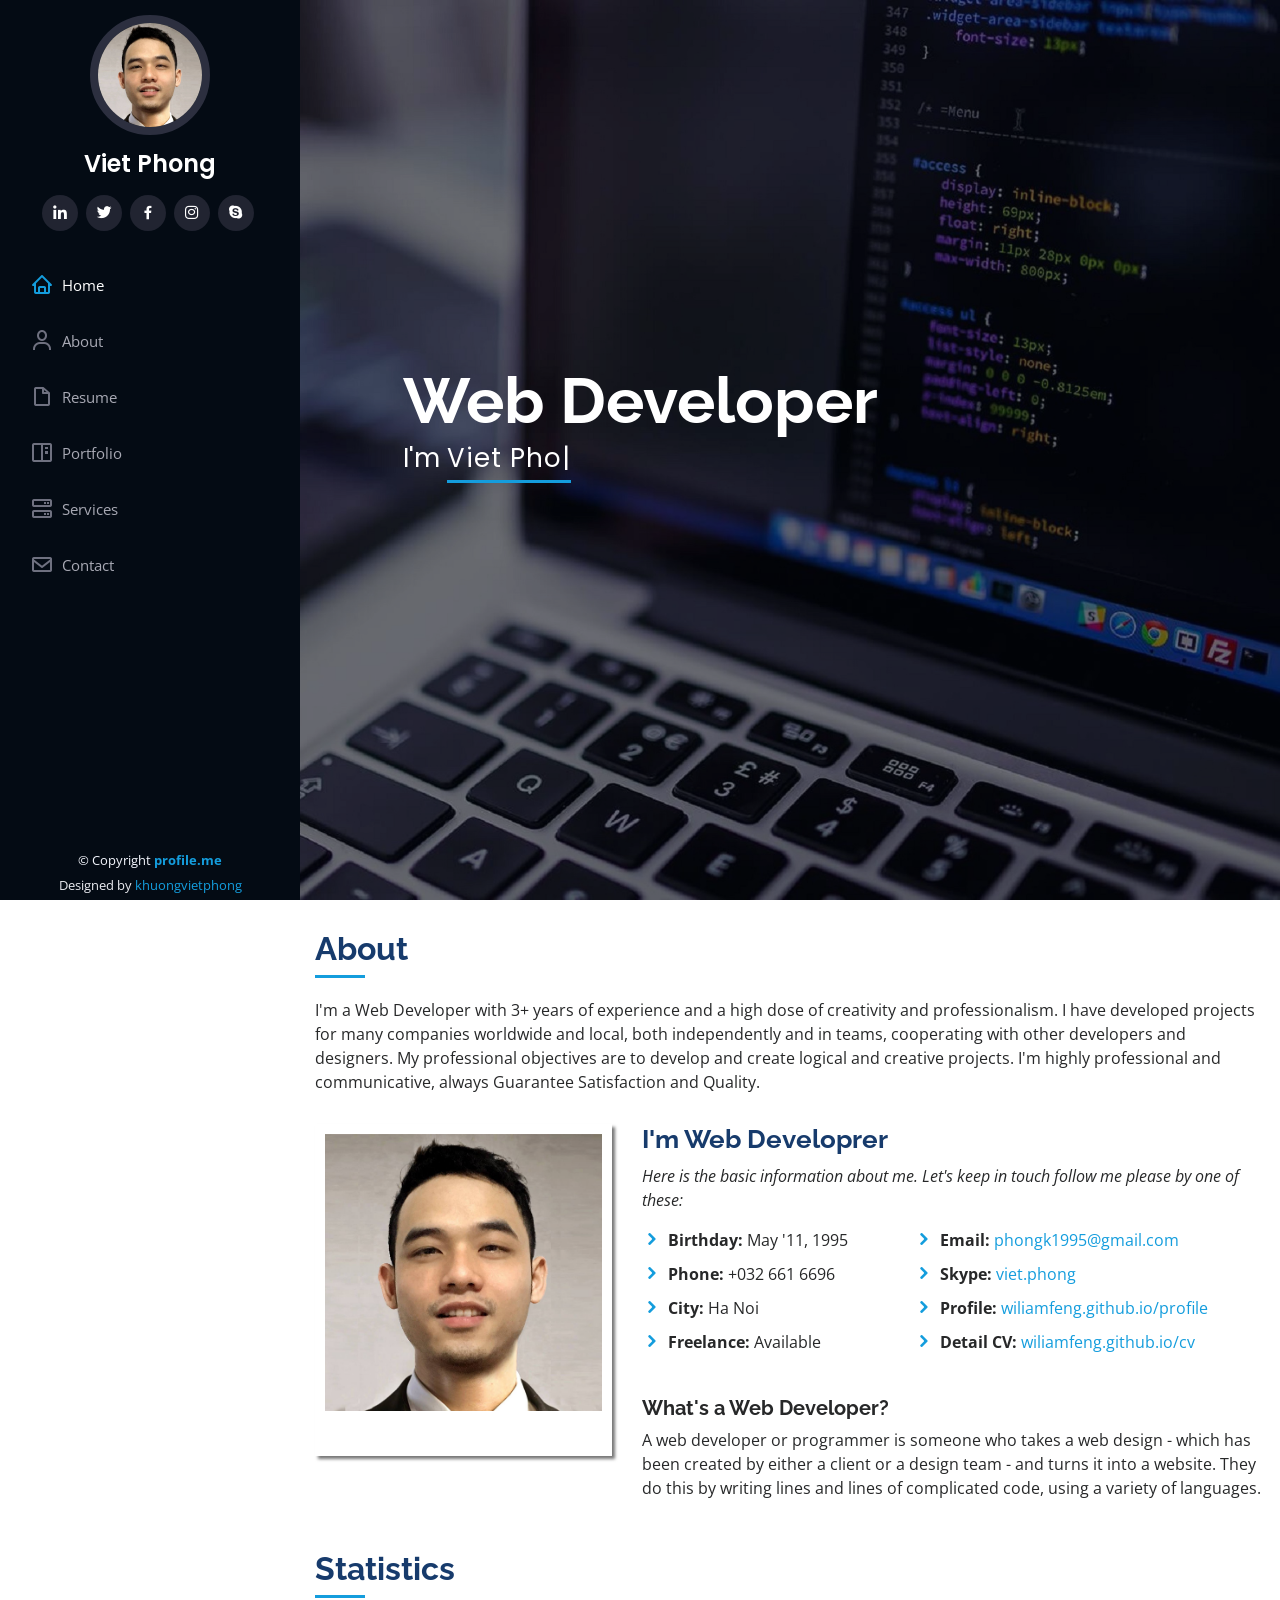
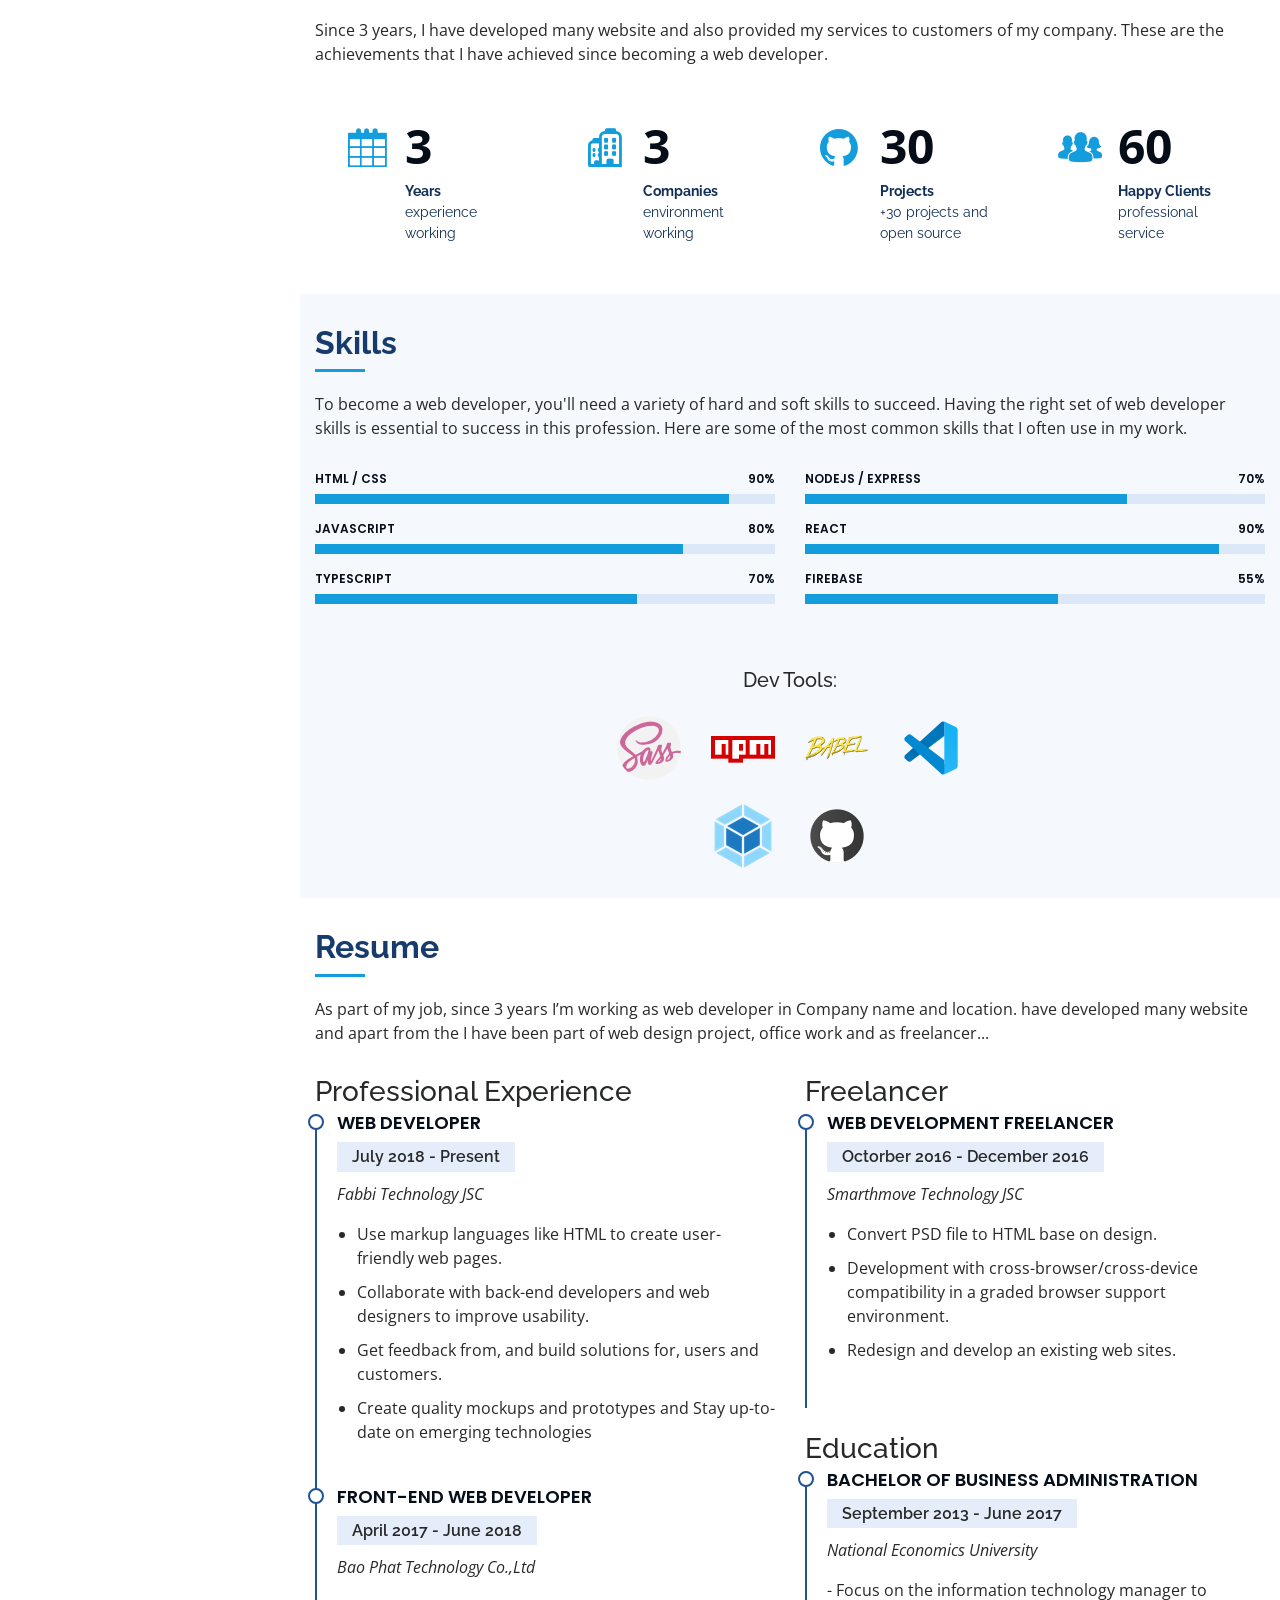
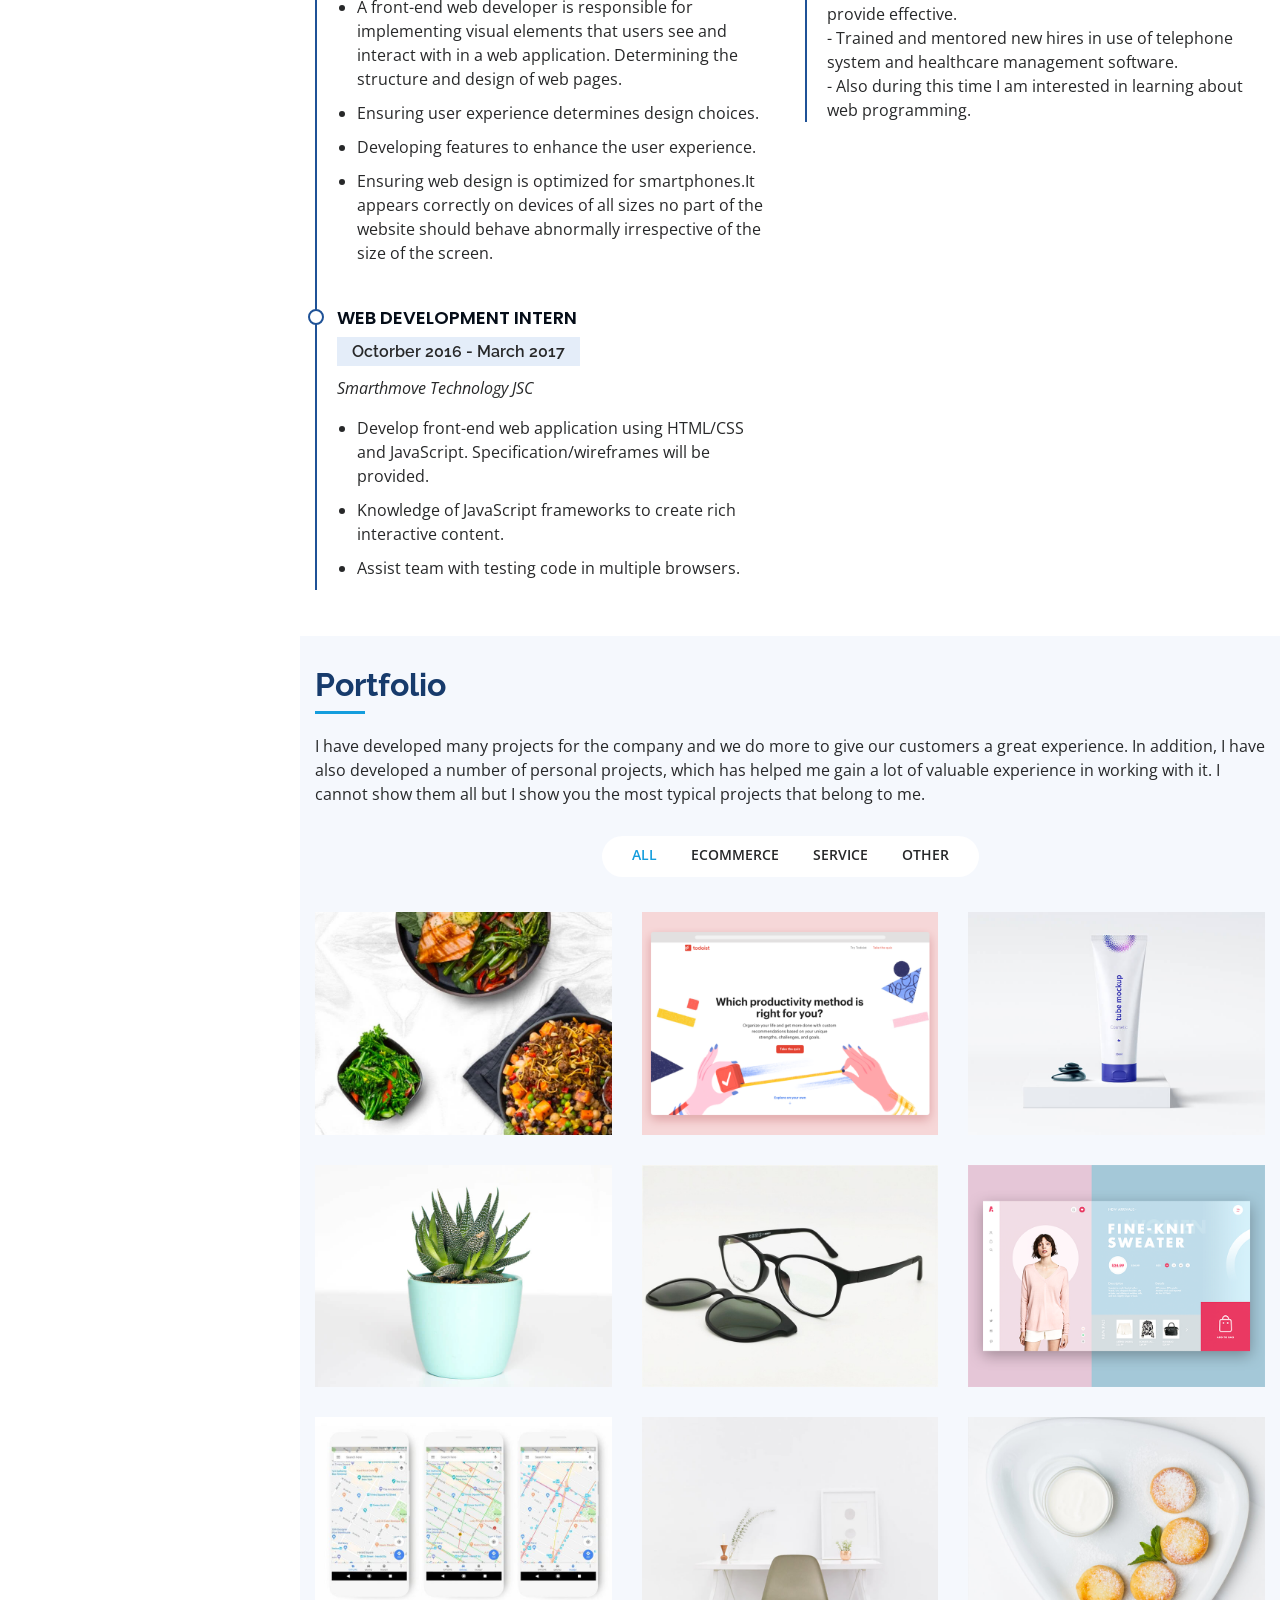
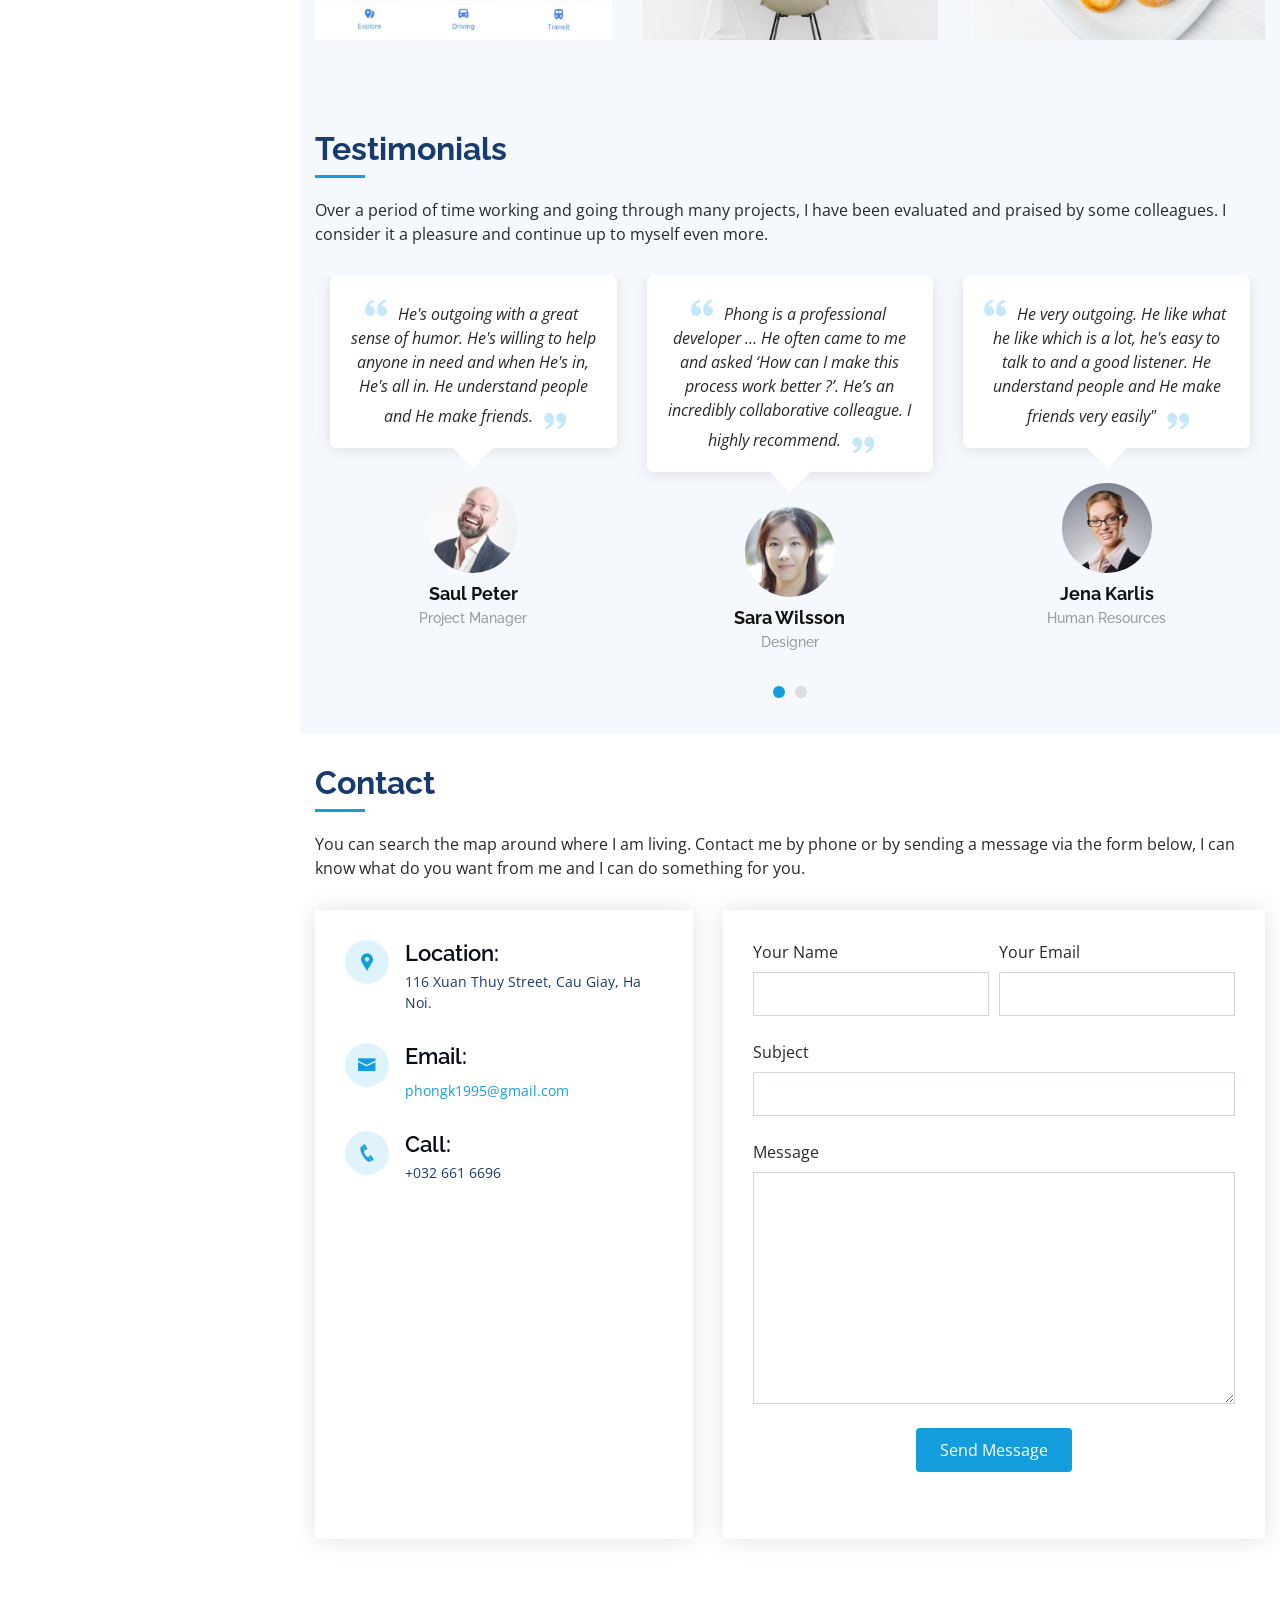
==== commit 54734e8c: "edit path" ====
--- a/index.html
+++ b/index.html
@@ -162,7 +162,7 @@
                 Here is the basic information about me. Let's keep in touch follow me please by one of these:
               </p>
               <div class="row">
-                <div class="col-lg-6">
+                <div class="col-lg-5">
                   <ul>
                     <li>
                       <i class="icofont-rounded-right"></i>
@@ -178,36 +178,41 @@
                     </li>
                     <li>
                       <i class="icofont-rounded-right"></i>
-                      <strong>Skype:</strong> phong.khuong1995
+                      <strong>Freelance:</strong> Available
                     </li>
                   </ul>
                 </div>
-                <div class="col-lg-6">
+                <div class="col-lg-7">
                   <ul>
                     <li>
                       <i class="icofont-rounded-right"></i>
                       <strong>Email:</strong>
                       <a href="mailto:phongk1995@gmail.com"
-                        >phongk1995@gmail.com</a
-                      >
+                        >phongk1995@gmail.com
+                      </a>
                     </li>
                     <li>
                       <i class="icofont-rounded-right"></i>
-                      <strong>Website:</strong> 
+                      <strong>Skype:</strong> 
+                      <a href="https://join.skype.com/invite/Y4XLCl6OKaI5" target="_blank">
+                        viet.phong
+                      </a>
+                    </li>
+                    <li>
+                      <i class="icofont-rounded-right"></i>
+                      <strong>Profile:</strong> 
                       <a href="https://wiliamfeng.github.io/profile/" target="_blank">
-                        wiliamfeng.github.io/profile</a>
+                        wiliamfeng.github.io/profile
+                      </a>
                     </li>
                     <li>
                       <i class="icofont-rounded-right"></i>
                       <strong>Detail CV:</strong> 
-                      <a href="/mycv.html" target="_blank">
+                      <a href="mycv.html" target="_blank">
                         wiliamfeng.github.io/cv
                       </a>
                     </li>
-                    <li>
-                      <i class="icofont-rounded-right"></i>
-                      <strong>Freelance:</strong> Available
-                    </li>
+                    
                   </ul>
                 </div>
               </div>
@@ -444,9 +449,86 @@
 
           <div class="row">
 
+            <div class="col-lg-6" data-aos="fade-up" data-aos-delay="100">
+              <h3 class="resume-title">Professional Experience</h3>
+              <div class="resume-item">
+                <h4>Web developer</h4>
+                <h5>July 2018 - Present</h5>
+                <p><em>Fabbi Technology JSC </em></p>
+                <ul>
+                  <li>
+                    Use markup languages like HTML to create user-friendly web pages.
+                  </li>
+                  <li>
+                    Collaborate with back-end developers and web designers to improve usability.
+                  </li>
+                  <li>
+                    Get feedback from, and build solutions for, users and customers.
+                  </li>
+                  <li>
+                    Create quality mockups and prototypes and Stay up-to-date on emerging technologies
+                  </li>
+                </ul>
+              </div>
+              <div class="resume-item">
+                <h4>Front-end Web developer</h4>
+                <h5>April 2017 - June 2018</h5>
+                <p><em>Bao Phat Technology Co.,Ltd</em></p>
+                <ul>
+                  <li>
+                    A front-end web developer is responsible for implementing visual elements that users see and interact with in a web application. Determining the structure and design of web pages.
+                  </li>
+                  <li>
+                    Ensuring user experience determines design choices.
+                  </li>
+                  <li>
+                    Developing features to enhance the user experience.
+                  </li>
+                  <li>
+                    Ensuring web design is optimized for smartphones.It appears correctly on devices of all sizes no part of the website should behave abnormally irrespective of the size of the screen.
+                  </li>
+                </ul>
+              </div>
+              <div class="resume-item">
+                <h4>Web development intern </h4>
+                <h5>Octorber 2016 - March 2017</h5>
+                <p><em>Smarthmove Technology JSC </em></p>
+                <ul>
+                  <li>
+                    Develop front-end web application using HTML/CSS and JavaScript. Specification/wireframes will be provided.
+                  </li>
+                  <li>
+                    Knowledge of JavaScript frameworks to create rich interactive content.
+                  </li>
+                  <li>
+                    Assist team with testing code in multiple browsers.
+                  </li>
+                </ul>
+              </div>
+
+            </div>
+
             <div class="col-lg-6" data-aos="fade-up">
 
-              <h3 class="resume-title">Education</h3>
+              <h3 class="resume-title">Freelancer </h3>
+              <div class="resume-item">
+                <h4>Web development freelancer </h4>
+                <h5>Octorber 2016 - December 2016</h5>
+                <p><em>Smarthmove Technology JSC </em></p>
+                <ul>
+                  <li>
+                    Convert PSD file to HTML base on design.
+                  </li>
+                  <li>
+                    Development with cross-browser/cross-device compatibility in a graded browser support environment.
+                  </li>
+                  <li>
+                    Redesign and develop an existing web sites.
+                  </li>
+                </ul>
+              </div>
+
+              <h3 class="resume-title mt-4">Education</h3>
               <div class="resume-item">
                 <h4>
                   Bachelor of Business Administration</h4>
@@ -457,83 +539,6 @@
                   - Trained and mentored new hires in use of telephone system and healthcare management software.<br/>
                   - Also during this time I am interested in learning about web programming.
                 </p>
-              </div>
-
-              <h3 class="resume-title mt-4">Freelancer </h3>
-              <div class="resume-item">
-                <h4>Web development freelancer </h4>
-                <h5>Octorber 2016 - December 2016</h5>
-                <p><em>Smarthmove Technology JSC </em></p>
-                <ul>
-                  <li>
-                    Convert PSD file to HTML base on design.
-                  </li>
-                  <li>
-                    Development with cross-browser/cross-device compatibility in a graded browser support environment.
-                  </li>
-                  <li>
-                    Redesign and develop an existing web sites.
-                  </li>
-                </ul>
-              </div>
-
-            </div>
-
-            <div class="col-lg-6" data-aos="fade-up" data-aos-delay="100">
-              <h3 class="resume-title">Professional Experience</h3>
-              <div class="resume-item">
-                <h4>Web developer</h4>
-                <h5>July 2018 - Present</h5>
-                <p><em>Fabbi Technology JSC </em></p>
-                <ul>
-                  <li>
-                    Use markup languages like HTML to create user-friendly web pages.
-                  </li>
-                  <li>
-                    Collaborate with back-end developers and web designers to improve usability.
-                  </li>
-                  <li>
-                    Get feedback from, and build solutions for, users and customers.
-                  </li>
-                  <li>
-                    Create quality mockups and prototypes and Stay up-to-date on emerging technologies
-                  </li>
-                </ul>
-              </div>
-              <div class="resume-item">
-                <h4>Front-end Web developer</h4>
-                <h5>April 2017 - June 2018</h5>
-                <p><em>Bao Phat Technology Co.,Ltd</em></p>
-                <ul>
-                  <li>
-                    A front-end web developer is responsible for implementing visual elements that users see and interact with in a web application. Determining the structure and design of web pages.
-                  </li>
-                  <li>
-                    Ensuring user experience determines design choices.
-                  </li>
-                  <li>
-                    Developing features to enhance the user experience.
-                  </li>
-                  <li>
-                    Ensuring web design is optimized for smartphones.It appears correctly on devices of all sizes no part of the website should behave abnormally irrespective of the size of the screen.
-                  </li>
-                </ul>
-              </div>
-              <div class="resume-item">
-                <h4>Web development intern </h4>
-                <h5>Octorber 2016 - March 2017</h5>
-                <p><em>Smarthmove Technology JSC </em></p>
-                <ul>
-                  <li>
-                    Develop front-end web application using HTML/CSS and JavaScript. Specification/wireframes will be provided.
-                  </li>
-                  <li>
-                    Knowledge of JavaScript frameworks to create rich interactive content.
-                  </li>
-                  <li>
-                    Assist team with testing code in multiple browsers.
-                  </li>
-                </ul>
               </div>
 
             </div>
